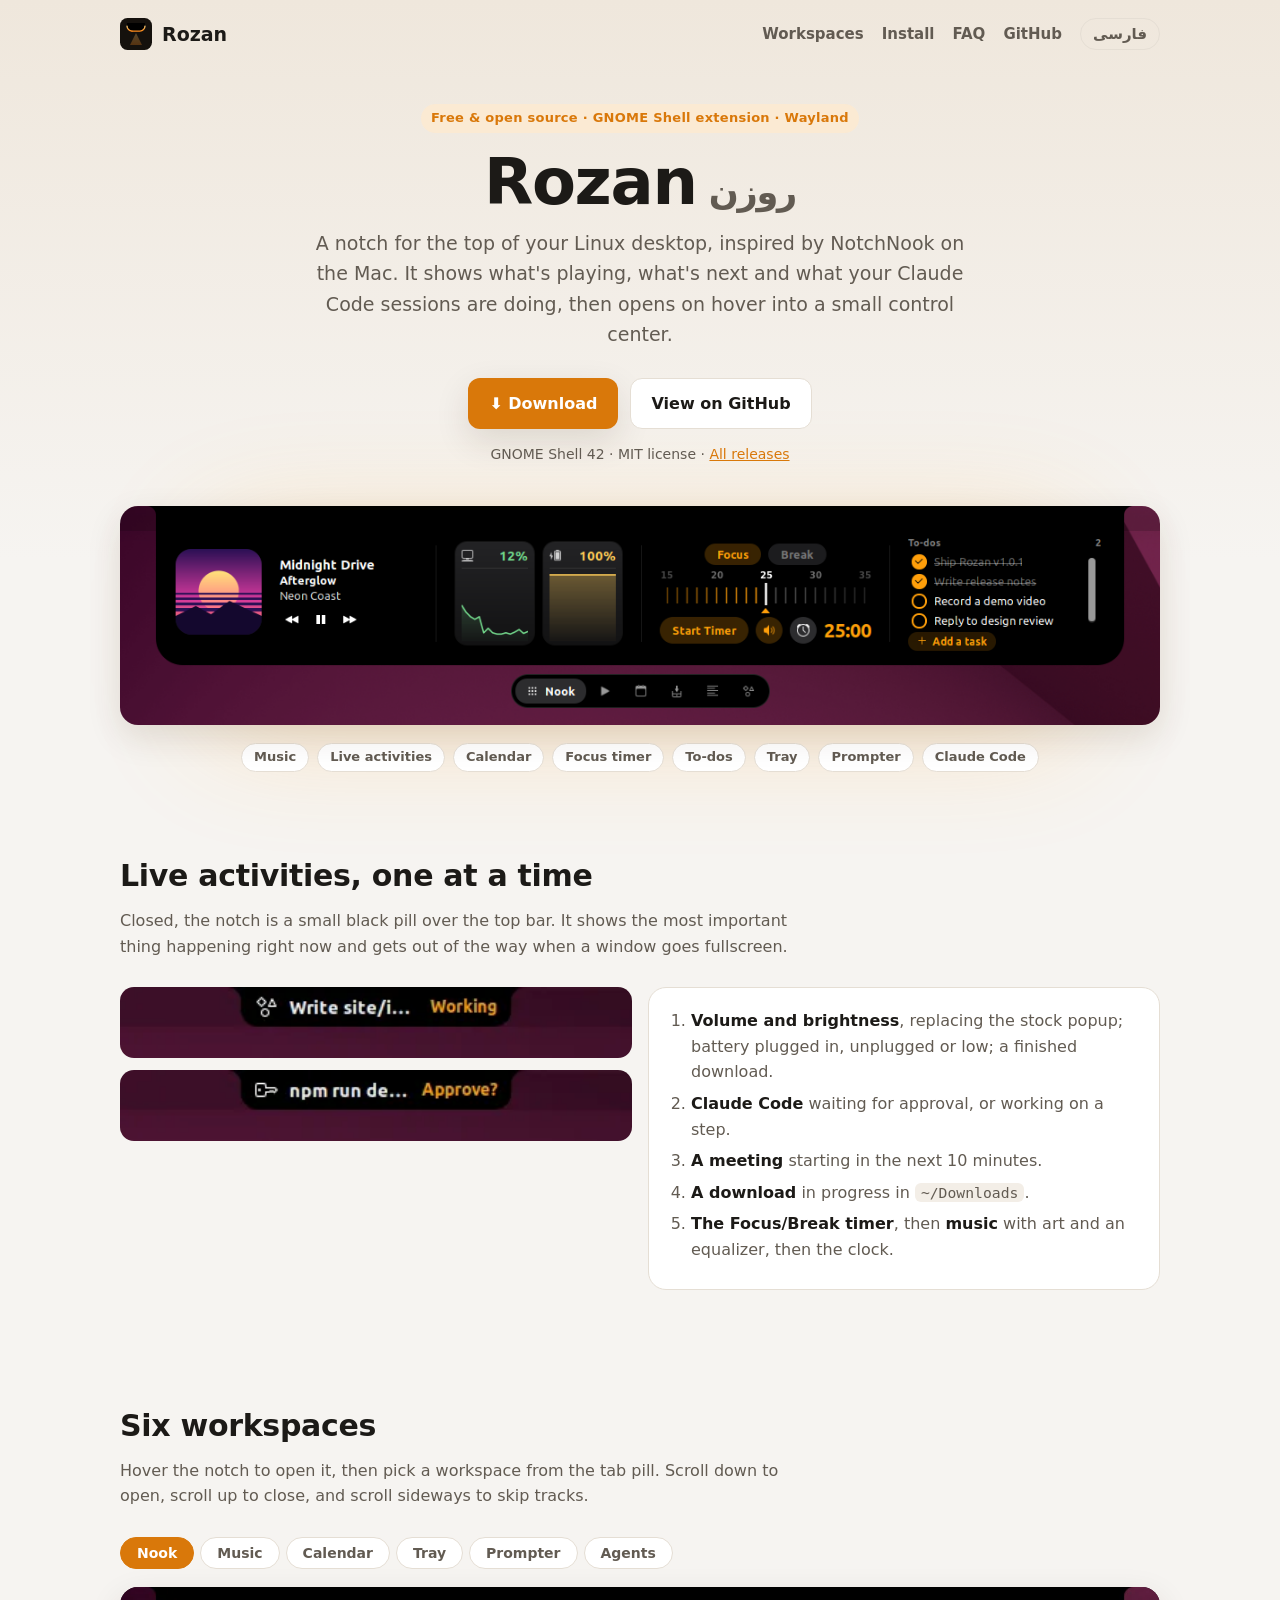
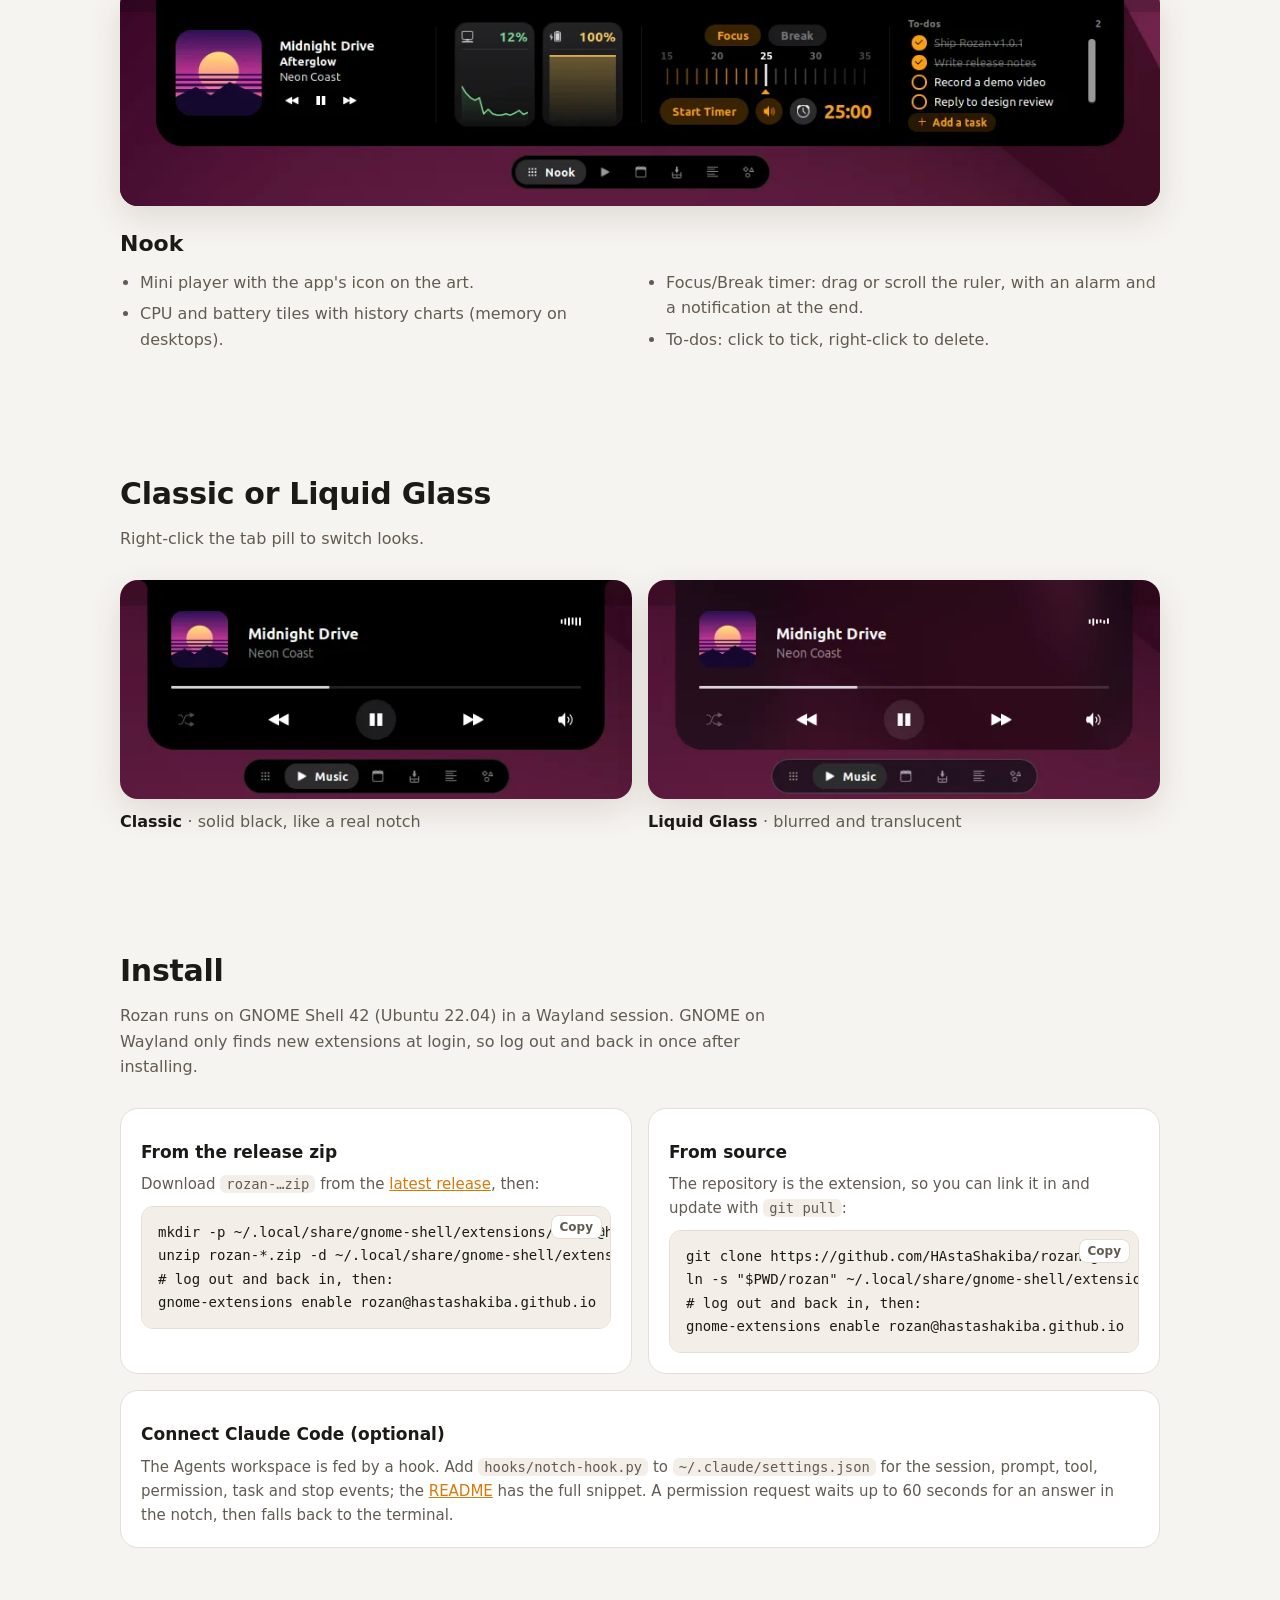
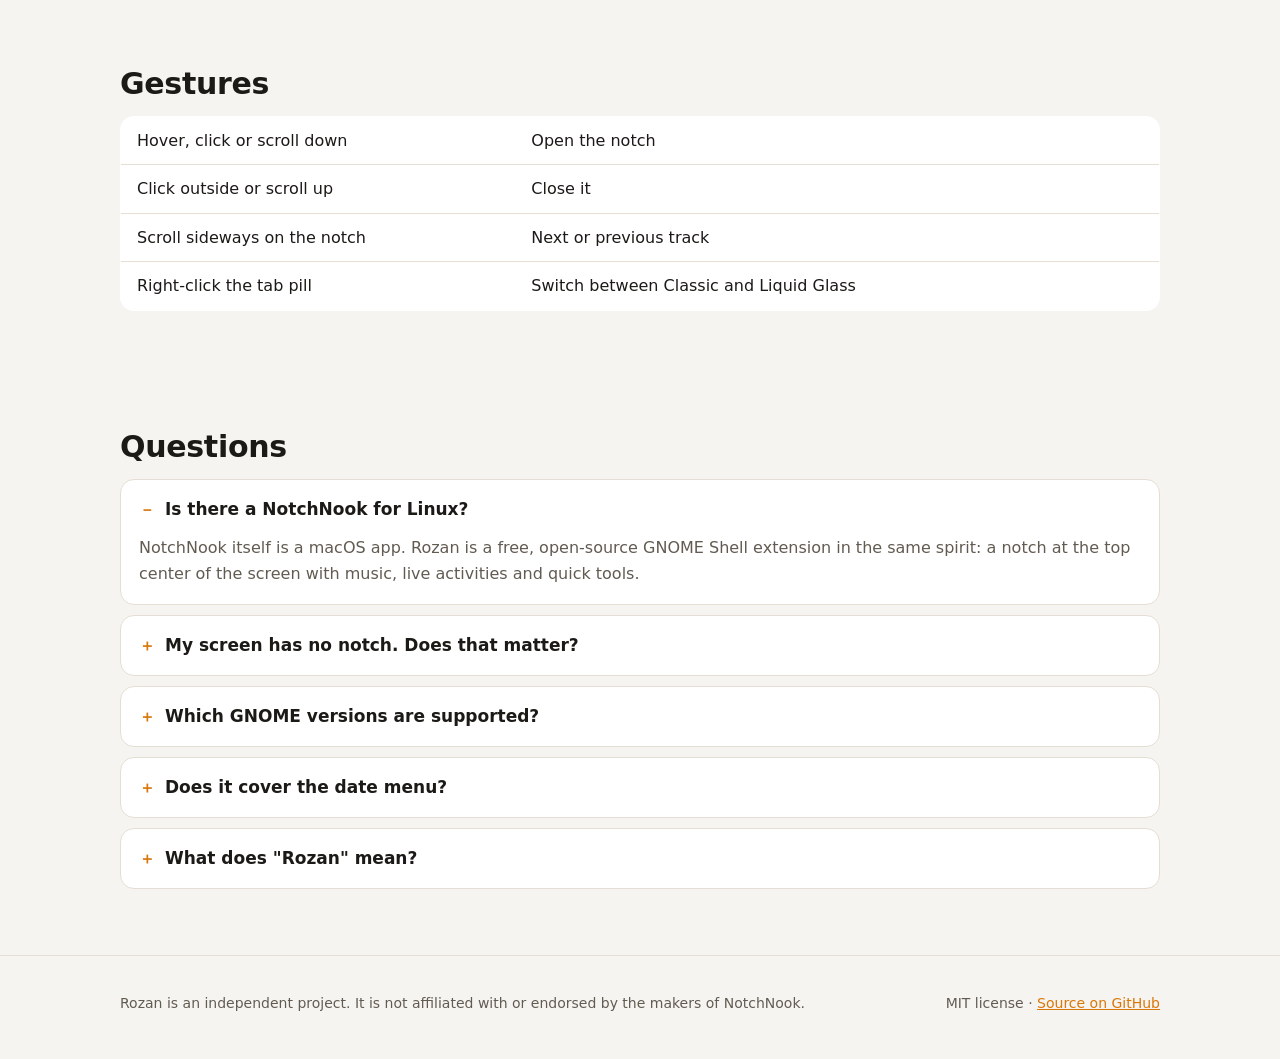
==== site/index.html @ 6f1ebddb "Rename to rozan, move extension to repo root, add website - Extension files now live at the reposito" ====
<!doctype html>
<html lang="en">
<head>
  <meta charset="utf-8">
  <meta name="viewport" content="width=device-width, initial-scale=1">
  <title>Rozan — a free NotchNook-style notch for GNOME on Linux</title>
  <meta name="description" content="Rozan is a free, open-source notch for GNOME Shell on Linux: music controls, live activities, calendar, timer, to-dos, a file tray, a teleprompter and Claude Code approvals at the top of your screen.">
  <meta name="keywords" content="NotchNook for Linux, NotchNook alternative, dynamic island Linux, GNOME notch, GNOME Shell extension, MPRIS music widget, Claude Code notch">
  <meta name="robots" content="index, follow">
  <link rel="canonical" href="https://hastashakiba.github.io/rozan/">
  <link rel="alternate" hreflang="en" href="https://hastashakiba.github.io/rozan/">
  <link rel="alternate" hreflang="fa" href="https://hastashakiba.github.io/rozan/fa/">
  <link rel="alternate" hreflang="x-default" href="https://hastashakiba.github.io/rozan/">
  <meta name="theme-color" content="#15110d">
  <meta property="og:type" content="website">
  <meta property="og:site_name" content="Rozan">
  <meta property="og:locale" content="en_US">
  <meta property="og:locale:alternate" content="fa_IR">
  <meta property="og:url" content="https://hastashakiba.github.io/rozan/">
  <meta property="og:title" content="Rozan — a free NotchNook-style notch for GNOME on Linux">
  <meta property="og:description" content="Music, live activities, calendar, timer, to-dos, tray, teleprompter and Claude Code approvals in a notch at the top of your GNOME desktop.">
  <meta property="og:image" content="https://hastashakiba.github.io/rozan/screenshot.png">
  <meta property="og:image:alt" content="Rozan's open notch showing a music player, CPU and battery charts, a focus timer and to-dos">
  <meta name="twitter:card" content="summary_large_image">
  <meta name="twitter:image" content="https://hastashakiba.github.io/rozan/screenshot.png">
  <link rel="sitemap" type="application/xml" href="sitemap.xml">
  <script type="application/ld+json">{"@context": "https://schema.org", "@type": "SoftwareApplication", "name": "Rozan", "alternateName": "روزن", "description": "Free, open-source notch for GNOME Shell on Linux with music controls, live activities, calendar, timer, to-dos, a file tray, a teleprompter and Claude Code approvals.", "applicationCategory": "UtilitiesApplication", "operatingSystem": "Linux (GNOME Shell 42)", "license": "https://opensource.org/licenses/MIT", "isAccessibleForFree": true, "offers": {"@type": "Offer", "price": "0", "priceCurrency": "USD"}, "downloadUrl": "https://github.com/HAstaShakiba/rozan/releases/latest", "url": "https://hastashakiba.github.io/rozan/", "image": "https://hastashakiba.github.io/rozan/screenshot.png", "codeRepository": "https://github.com/HAstaShakiba/rozan", "author": {"@type": "Person", "name": "HAstaShakiba", "url": "https://github.com/HAstaShakiba"}}</script>
  <link rel="icon" href="icon.svg" type="image/svg+xml">
  <link rel="stylesheet" href="style.css">
</head>
<body>
  <div class="wrap">
    <nav>
      <a class="brand" href="./"><img src="icon.svg" alt="">Rozan</a>
      <div class="nav-links">
        <a class="hide-sm" href="#workspaces">Workspaces</a>
        <a class="hide-sm" href="#install">Install</a>
        <a class="hide-sm" href="#faq">FAQ</a>
        <a href="https://github.com/HAstaShakiba/rozan">GitHub</a>
        <a class="lang-switch" href="fa/" hreflang="fa" lang="fa">فارسی</a>
      </div>
    </nav>

    <header class="hero">
      <span class="eyebrow">Free &amp; open source · GNOME Shell extension · Wayland</span>
      <h1>Rozan<span class="fa" lang="fa">روزن</span></h1>
      <p class="lead">A notch for the top of your Linux desktop, inspired by NotchNook on the Mac. It shows what's
        playing, what's next and what your Claude Code sessions are doing, then opens on hover into a small
        control center.</p>
      <div class="actions">
        <a class="btn btn-primary" id="download" href="https://github.com/HAstaShakiba/rozan/releases/latest">⬇ Download</a>
        <a class="btn btn-ghost" href="https://github.com/HAstaShakiba/rozan">View on GitHub</a>
      </div>
      <p class="meta"><span id="release-meta">GNOME Shell 42 · MIT license</span>
        · <a href="https://github.com/HAstaShakiba/rozan/releases">All releases</a></p>
      <div class="stage">
        <img src="screenshot.png" width="1160" height="245" fetchpriority="high"
             alt="Rozan open on the Nook page: album art and controls, CPU and battery charts, a Focus timer and a to-do list">
      </div>
      <div class="pills">
        <span class="pill">Music</span><span class="pill">Live activities</span><span class="pill">Calendar</span>
        <span class="pill">Focus timer</span><span class="pill">To-dos</span><span class="pill">Tray</span>
        <span class="pill">Prompter</span><span class="pill">Claude Code</span>
      </div>
    </header>
  </div>

  <section id="activities">
    <div class="wrap">
      <h2>Live activities, one at a time</h2>
      <p class="section-lead">Closed, the notch is a small black pill over the top bar. It shows the most important
        thing happening right now and gets out of the way when a window goes fullscreen.</p>
      <div class="activities">
        <div>
          <div class="chip-shot"><img src="img/collapsed-agent.webp" width="360" height="50" loading="lazy"
               alt="Collapsed notch showing a Claude Code step with the word Working"></div>
          <div class="chip-shot" style="margin-top:12px"><img src="img/collapsed-perm.webp" width="360" height="50" loading="lazy"
               alt="Collapsed notch asking to approve the command npm run deploy"></div>
        </div>
        <div class="card">
          <ol class="prio">
            <li><strong>Volume and brightness</strong>, replacing the stock popup; battery plugged in, unplugged or low; a finished download.</li>
            <li><strong>Claude Code</strong> waiting for approval, or working on a step.</li>
            <li><strong>A meeting</strong> starting in the next 10 minutes.</li>
            <li><strong>A download</strong> in progress in <code>~/Downloads</code>.</li>
            <li><strong>The Focus/Break timer</strong>, then <strong>music</strong> with art and an equalizer, then the clock.</li>
          </ol>
        </div>
      </div>
    </div>
  </section>

  <section id="workspaces">
    <div class="wrap">
      <h2>Six workspaces</h2>
      <p class="section-lead">Hover the notch to open it, then pick a workspace from the tab pill. Scroll down to open,
        scroll up to close, and scroll sideways to skip tracks.</p>
      <div class="tabs" role="tablist">
        <button class="tab" role="tab" aria-selected="true" aria-controls="p-nook" id="t-nook">Nook</button>
        <button class="tab" role="tab" aria-selected="false" aria-controls="p-music" id="t-music">Music</button>
        <button class="tab" role="tab" aria-selected="false" aria-controls="p-calendar" id="t-calendar">Calendar</button>
        <button class="tab" role="tab" aria-selected="false" aria-controls="p-tray" id="t-tray">Tray</button>
        <button class="tab" role="tab" aria-selected="false" aria-controls="p-prompter" id="t-prompter">Prompter</button>
        <button class="tab" role="tab" aria-selected="false" aria-controls="p-agents" id="t-agents">Agents</button>
      </div>

      <div class="panel wide" role="tabpanel" id="p-nook" aria-labelledby="t-nook">
        <div class="shot"><img src="img/nook.webp" width="1160" height="245" loading="lazy" alt="Nook page"></div>
        <div><h3>Nook</h3><ul>
          <li>Mini player with the app's icon on the art.</li>
          <li>CPU and battery tiles with history charts (memory on desktops).</li>
          <li>Focus/Break timer: drag or scroll the ruler, with an alarm and a notification at the end.</li>
          <li>To-dos: click to tick, right-click to delete.</li></ul></div>
      </div>
      <div class="panel" role="tabpanel" id="p-music" aria-labelledby="t-music" hidden>
        <div class="shot"><img src="img/music.webp" width="560" height="240" loading="lazy" alt="Music page"></div>
        <div><h3>Music</h3><ul>
          <li>Works with any MPRIS player: Spotify, Firefox, Chromium, VLC and more.</li>
          <li>Art, title and artist, with a progress bar you can drag to seek.</li>
          <li>Previous, play/pause and next, plus sideways scroll to skip.</li></ul></div>
      </div>
      <div class="panel" role="tabpanel" id="p-calendar" aria-labelledby="t-calendar" hidden>
        <div class="shot"><img src="img/calendar.webp" width="760" height="330" loading="lazy" alt="Calendar page"></div>
        <div><h3>Calendar</h3><ul>
          <li>Today's remaining events and tomorrow's, from GNOME's calendar server.</li>
          <li>Includes GNOME Online Accounts and Evolution calendars.</li>
          <li>An event in progress is marked <em>Now</em>.</li></ul></div>
      </div>
      <div class="panel" role="tabpanel" id="p-tray" aria-labelledby="t-tray" hidden>
        <div class="shot"><img src="img/tray.webp" width="620" height="205" loading="lazy" alt="Tray page"></div>
        <div><h3>Tray</h3><ul>
          <li>A shelf for files you're about to use.</li>
          <li>Copy files in Files and press <em>Paste</em> (GNOME 42 can't accept drops from Wayland apps).</li>
          <li>Open, copy, show in Files or remove each one.</li></ul></div>
      </div>
      <div class="panel" role="tabpanel" id="p-prompter" aria-labelledby="t-prompter" hidden>
        <div class="shot"><img src="img/prompter.webp" width="720" height="315" loading="lazy" alt="Prompter page"></div>
        <div><h3>Prompter</h3><ul>
          <li>A teleprompter right under your webcam.</li>
          <li>Plain <code>.txt</code> scripts, a 3-second countdown, and speed and text size controls.</li>
          <li>Lock it open while you record.</li></ul></div>
      </div>
      <div class="panel" role="tabpanel" id="p-agents" aria-labelledby="t-agents" hidden>
        <div class="shot"><img src="img/agents-perm.webp" width="690" height="330" loading="lazy" alt="Agents page with a permission request"></div>
        <div><h3>Agents</h3><ul>
          <li>Follow every Claude Code session: its prompt, task list and the command running now.</li>
          <li>Allow or deny permission requests from the notch, or jump to the terminal.</li>
          <li>One chip per session; closed terminals drop off on their own.</li></ul></div>
      </div>
    </div>
  </section>

  <section id="looks">
    <div class="wrap">
      <h2>Classic or Liquid Glass</h2>
      <p class="section-lead">Right-click the tab pill to switch looks.</p>
      <div class="compare">
        <figure class="shot"><img src="img/music.webp" width="560" height="240" loading="lazy" alt="Classic black notch on the Music page">
          <figcaption>Classic <span>· solid black, like a real notch</span></figcaption></figure>
        <figure class="shot"><img src="img/glass-music.webp" width="560" height="240" loading="lazy" alt="Translucent blurred notch on the Music page">
          <figcaption>Liquid Glass <span>· blurred and translucent</span></figcaption></figure>
      </div>
    </div>
  </section>

  <section id="install">
    <div class="wrap">
      <h2>Install</h2>
      <p class="section-lead">Rozan runs on GNOME Shell 42 (Ubuntu 22.04) in a Wayland session. GNOME on Wayland only
        finds new extensions at login, so log out and back in once after installing.</p>
      <div class="steps">
        <div class="card">
          <h3>From the release zip</h3>
          <p>Download <code>rozan-…zip</code> from the <a href="https://github.com/HAstaShakiba/rozan/releases/latest">latest release</a>, then:</p>
          <pre><code>mkdir -p ~/.local/share/gnome-shell/extensions/rozan@hastashakiba.github.io
unzip rozan-*.zip -d ~/.local/share/gnome-shell/extensions/rozan@hastashakiba.github.io
# log out and back in, then:
gnome-extensions enable rozan@hastashakiba.github.io</code></pre>
        </div>
        <div class="card">
          <h3>From source</h3>
          <p>The repository is the extension, so you can link it in and update with <code>git pull</code>:</p>
          <pre><code>git clone https://github.com/HAstaShakiba/rozan.git
ln -s "$PWD/rozan" ~/.local/share/gnome-shell/extensions/rozan@hastashakiba.github.io
# log out and back in, then:
gnome-extensions enable rozan@hastashakiba.github.io</code></pre>
        </div>
      </div>
      <div class="card" style="margin-top:16px">
        <h3>Connect Claude Code (optional)</h3>
        <p>The Agents workspace is fed by a hook. Add <code>hooks/notch-hook.py</code> to <code>~/.claude/settings.json</code>
          for the session, prompt, tool, permission, task and stop events; the
          <a href="https://github.com/HAstaShakiba/rozan#claude-code-hook-for-the-agents-workspace">README</a> has the full
          snippet. A permission request waits up to 60 seconds for an answer in the notch, then falls back to the terminal.</p>
      </div>
    </div>
  </section>

  <section id="gestures">
    <div class="wrap">
      <h2>Gestures</h2>
      <table>
        <tr><td>Hover, click or scroll down</td><td>Open the notch</td></tr>
        <tr><td>Click outside or scroll up</td><td>Close it</td></tr>
        <tr><td>Scroll sideways on the notch</td><td>Next or previous track</td></tr>
        <tr><td>Right-click the tab pill</td><td>Switch between Classic and Liquid Glass</td></tr>
      </table>
    </div>
  </section>

  <section id="faq">
    <div class="wrap">
      <h2>Questions</h2>
      <details class="faq" open>
        <summary><h3>Is there a NotchNook for Linux?</h3></summary>
        <p>NotchNook itself is a macOS app. Rozan is a free, open-source GNOME Shell extension in the same spirit: a notch at the top center of the screen with music, live activities and quick tools.</p>
      </details>
      <details class="faq">
        <summary><h3>My screen has no notch. Does that matter?</h3></summary>
        <p>No. Rozan draws its own notch over the middle of the top bar, so it works on any display.</p>
      </details>
      <details class="faq">
        <summary><h3>Which GNOME versions are supported?</h3></summary>
        <p>GNOME Shell 42, as shipped with Ubuntu 22.04, in a Wayland session. Newer GNOME versions use a different extension format and aren't supported yet.</p>
      </details>
      <details class="faq">
        <summary><h3>Does it cover the date menu?</h3></summary>
        <p>Yes. The notch sits over the center of the top bar, including the clock and date menu. The collapsed notch shows the time instead.</p>
      </details>
      <details class="faq">
        <summary><h3>What does "Rozan" mean?</h3></summary>
        <p>Rozan (روزن) is Persian for the small opening high in a wall that lets light in.</p>
      </details>
    </div>
  </section>

  <footer>
    <div class="wrap">
      <span>Rozan is an independent project. It is not affiliated with or endorsed by the makers of NotchNook.</span>
      <span>MIT license · <a href="https://github.com/HAstaShakiba/rozan">Source on GitHub</a></span>
    </div>
  </footer>

  <script src="main.js" defer></script>
</body>
</html>
---- site/style.css ----
:root {
  --bg: #f6f4f1;
  --bg-grad: #efe7dc;
  --surface: #ffffff;
  --text: #1c1a17;
  --muted: #625b52;
  --accent: #d9780a;
  --accent-ink: #ffffff;
  --accent-soft: #fbead3;
  --glow: #ff9f1a;
  --border: #e5ded4;
  --code-bg: #f3eee7;
  --shot-bg: #2a1424;
  --shadow: 0 12px 34px rgba(60, 35, 10, 0.12);
}
@media (prefers-color-scheme: dark) {
  :root:not([data-theme="light"]) {
    --bg: #0e0d0c;
    --bg-grad: #1d1510;
    --surface: #171513;
    --text: #efebe6;
    --muted: #a39b91;
    --accent: #ffa733;
    --accent-ink: #1a1206;
    --accent-soft: #33240f;
    --border: #2a2622;
    --code-bg: #12100e;
    --shot-bg: #2a1424;
    --shadow: 0 12px 34px rgba(0, 0, 0, 0.45);
  }
}
:root[data-theme="dark"] {
  --bg: #0e0d0c;
  --bg-grad: #1d1510;
  --surface: #171513;
  --text: #efebe6;
  --muted: #a39b91;
  --accent: #ffa733;
  --accent-ink: #1a1206;
  --accent-soft: #33240f;
  --border: #2a2622;
  --code-bg: #12100e;
  --shot-bg: #2a1424;
  --shadow: 0 12px 34px rgba(0, 0, 0, 0.45);
}

* { box-sizing: border-box; }
html { scroll-behavior: smooth; }
body {
  margin: 0;
  font: 16px/1.6 system-ui, -apple-system, "Segoe UI", Ubuntu, Cantarell, "Noto Sans", sans-serif;
  color: var(--text);
  background: linear-gradient(180deg, var(--bg-grad), var(--bg) 560px) var(--bg);
}
a { color: var(--accent); }
img { max-width: 100%; height: auto; }
.wrap { max-width: 1080px; margin: 0 auto; padding: 0 20px; }

nav { display: flex; align-items: center; justify-content: space-between; padding: 18px 0; }
.brand { display: flex; align-items: center; gap: 10px; font-weight: 800; font-size: 19px;
         color: var(--text); text-decoration: none; }
.brand img { width: 32px; height: 32px; }
.nav-links { display: flex; gap: 18px; align-items: center; }
.nav-links a { color: var(--muted); text-decoration: none; font-weight: 600; font-size: 15px; }
.nav-links a:hover { color: var(--text); }
.lang-switch { border: 1px solid var(--border); border-radius: 999px; padding: 3px 12px; }

.hero { text-align: center; padding: 36px 0 24px; }
.eyebrow { display: inline-block; font-size: 13px; font-weight: 700; letter-spacing: .02em;
           color: var(--accent); background: var(--accent-soft); padding: 4px 10px; border-radius: 999px; }
h1 { font-size: clamp(38px, 7vw, 64px); line-height: 1.05; margin: 16px 0 12px; letter-spacing: -0.02em; }
h1 .fa { font-weight: 700; color: var(--muted); font-size: .55em; margin-inline-start: 12px; }
.lead { font-size: 19px; color: var(--muted); margin: 0 auto 28px; max-width: 36em; }
.actions { display: flex; flex-wrap: wrap; gap: 12px; justify-content: center; }
.btn { display: inline-flex; align-items: center; gap: 8px; padding: 12px 20px; border-radius: 12px;
       font-weight: 700; text-decoration: none; border: 1px solid transparent; }
.btn-primary { background: var(--accent); color: var(--accent-ink); box-shadow: var(--shadow); }
.btn-primary:hover { filter: brightness(1.06); }
.btn-ghost { background: var(--surface); color: var(--text); border-color: var(--border); }
.btn-ghost:hover { border-color: var(--accent); }
.meta { margin-top: 14px; font-size: 14px; color: var(--muted); }

/* Screenshots sit on the GNOME wallpaper they were taken on. */
.stage { position: relative; margin: 40px auto 0; max-width: 1160px; }
.stage::before { content: ""; position: absolute; inset: 10% 8% -6% 8%; background: var(--glow);
                 opacity: .22; filter: blur(60px); border-radius: 40px; z-index: -1; }
.stage img, .shot img { display: block; width: 100%; border-radius: 18px; background: var(--shot-bg);
                        box-shadow: var(--shadow); }
.pills { display: flex; flex-wrap: wrap; gap: 8px; justify-content: center; margin-top: 18px; }
.pill { font-size: 13px; font-weight: 600; color: var(--muted); border: 1px solid var(--border);
        background: var(--surface); padding: 3px 12px; border-radius: 999px; }

section { padding: 56px 0; }
h2 { font-size: 30px; margin: 0 0 8px; letter-spacing: -0.01em; }
.section-lead { color: var(--muted); margin: 0 0 28px; max-width: 42em; }

.grid { display: grid; grid-template-columns: repeat(3, 1fr); gap: 16px; }
.card { background: var(--surface); border: 1px solid var(--border); border-radius: 18px; padding: 20px; }
.card h3 { margin: 10px 0 6px; font-size: 17px; }
.card p { margin: 0; color: var(--muted); font-size: 15px; }
.icon { width: 38px; height: 38px; border-radius: 11px; display: grid; place-items: center;
        background: var(--accent-soft); color: var(--accent); font-size: 19px; }

/* Workspace gallery */
.tabs { display: flex; flex-wrap: wrap; gap: 6px; margin-bottom: 18px; }
.tab { font: 600 14px system-ui, sans-serif; color: var(--muted); background: var(--surface);
       border: 1px solid var(--border); border-radius: 999px; padding: 7px 16px; cursor: pointer; }
.tab:hover { color: var(--text); }
.tab[aria-selected="true"] { background: var(--accent); color: var(--accent-ink); border-color: var(--accent); }
.panel { display: grid; grid-template-columns: 1.35fr 1fr; gap: 28px; align-items: center; }
.panel.wide { grid-template-columns: 1fr; gap: 20px; }
.panel.wide ul { columns: 2; column-gap: 32px; }
.panel[hidden] { display: none; }
.panel .shot { background: var(--shot-bg); border-radius: 18px; display: grid; place-items: center;
               box-shadow: var(--shadow); overflow: hidden; }
.panel .shot img { box-shadow: none; border-radius: 0; }
.panel h3 { margin: 0 0 8px; font-size: 22px; }
.panel ul { margin: 0; padding-inline-start: 20px; color: var(--muted); }
.panel li { margin: 0 0 6px; }

.compare { display: grid; grid-template-columns: 1fr 1fr; gap: 16px; }
.compare figure { margin: 0; }
.compare figcaption { margin-top: 10px; font-weight: 700; }
.compare figcaption span { font-weight: 400; color: var(--muted); }

.activities { display: grid; grid-template-columns: 1fr 1fr; gap: 16px; align-items: start; }
.chip-shot { background: var(--shot-bg); border-radius: 14px; padding: 0; overflow: hidden; }
.chip-shot img { display: block; width: 100%; }
ol.prio { margin: 0; padding-inline-start: 22px; color: var(--muted); }
ol.prio li { margin: 0 0 6px; }
ol.prio strong { color: var(--text); }

.steps { display: grid; grid-template-columns: repeat(2, 1fr); gap: 16px; }
pre { margin: 10px 0 0; background: var(--code-bg); border: 1px solid var(--border); border-radius: 12px;
      padding: 14px 72px 14px 16px; overflow-x: auto; font-size: 14px; position: relative;
      direction: ltr; text-align: left; }
code { font-family: ui-monospace, "Ubuntu Mono", "DejaVu Sans Mono", monospace; }
p code, td code, li code { background: var(--code-bg); padding: 1px 6px; border-radius: 6px; font-size: .92em; }
.copy { position: absolute; top: 8px; right: 8px; border: 1px solid var(--border); background: var(--surface);
        color: var(--muted); border-radius: 8px; font: 600 12px system-ui, sans-serif; padding: 4px 8px; cursor: pointer; }
.copy:hover { color: var(--text); }

table { width: 100%; border-collapse: collapse; background: var(--surface); border: 1px solid var(--border);
        border-radius: 14px; overflow: hidden; }
td { padding: 11px 16px; border-top: 1px solid var(--border); }
tr:first-child td { border-top: none; }
td:first-child { width: 38%; }

details.faq { background: var(--surface); border: 1px solid var(--border); border-radius: 14px;
              padding: 4px 18px; margin: 0 0 10px; }
details.faq summary { cursor: pointer; list-style: none; }
details.faq summary::-webkit-details-marker { display: none; }
details.faq summary h3 { display: inline; font-size: 17px; margin: 0; line-height: 3; }
details.faq summary::before { content: "＋"; color: var(--accent); margin-inline-end: 10px; font-weight: 700; }
details.faq[open] summary::before { content: "－"; }
details.faq p { margin: 0 0 14px; color: var(--muted); }

footer { padding: 36px 0 48px; color: var(--muted); font-size: 14px; border-top: 1px solid var(--border); }
footer .wrap { display: flex; flex-wrap: wrap; justify-content: space-between; gap: 12px; }

@media (max-width: 860px) {
  .grid { grid-template-columns: 1fr 1fr; }
  .panel, .compare, .activities, .steps { grid-template-columns: 1fr; }
  .panel.wide ul { columns: 1; }
}
@media (max-width: 560px) {
  .grid { grid-template-columns: 1fr; }
  .nav-links a.hide-sm { display: none; }
  .lead { font-size: 17px; }
}

/* Persian (RTL) page */
html[lang="fa"] body { font-family: Vazirmatn, Tahoma, system-ui, sans-serif; }
html[lang="fa"] h1, html[lang="fa"] h2 { letter-spacing: 0; }
html[lang="fa"] .lead, html[lang="fa"] .section-lead { line-height: 1.9; }
html[dir="rtl"] code, html[dir="rtl"] kbd { direction: ltr; unicode-bidi: isolate; }
html[dir="rtl"] .copy { right: auto; left: 8px; }
html[dir="rtl"] pre { padding: 14px 16px 14px 72px; }

html, body { overflow-x: clip; }
.grid > *, .steps > *, .panel > *, .compare > *, .activities > * { min-width: 0; }
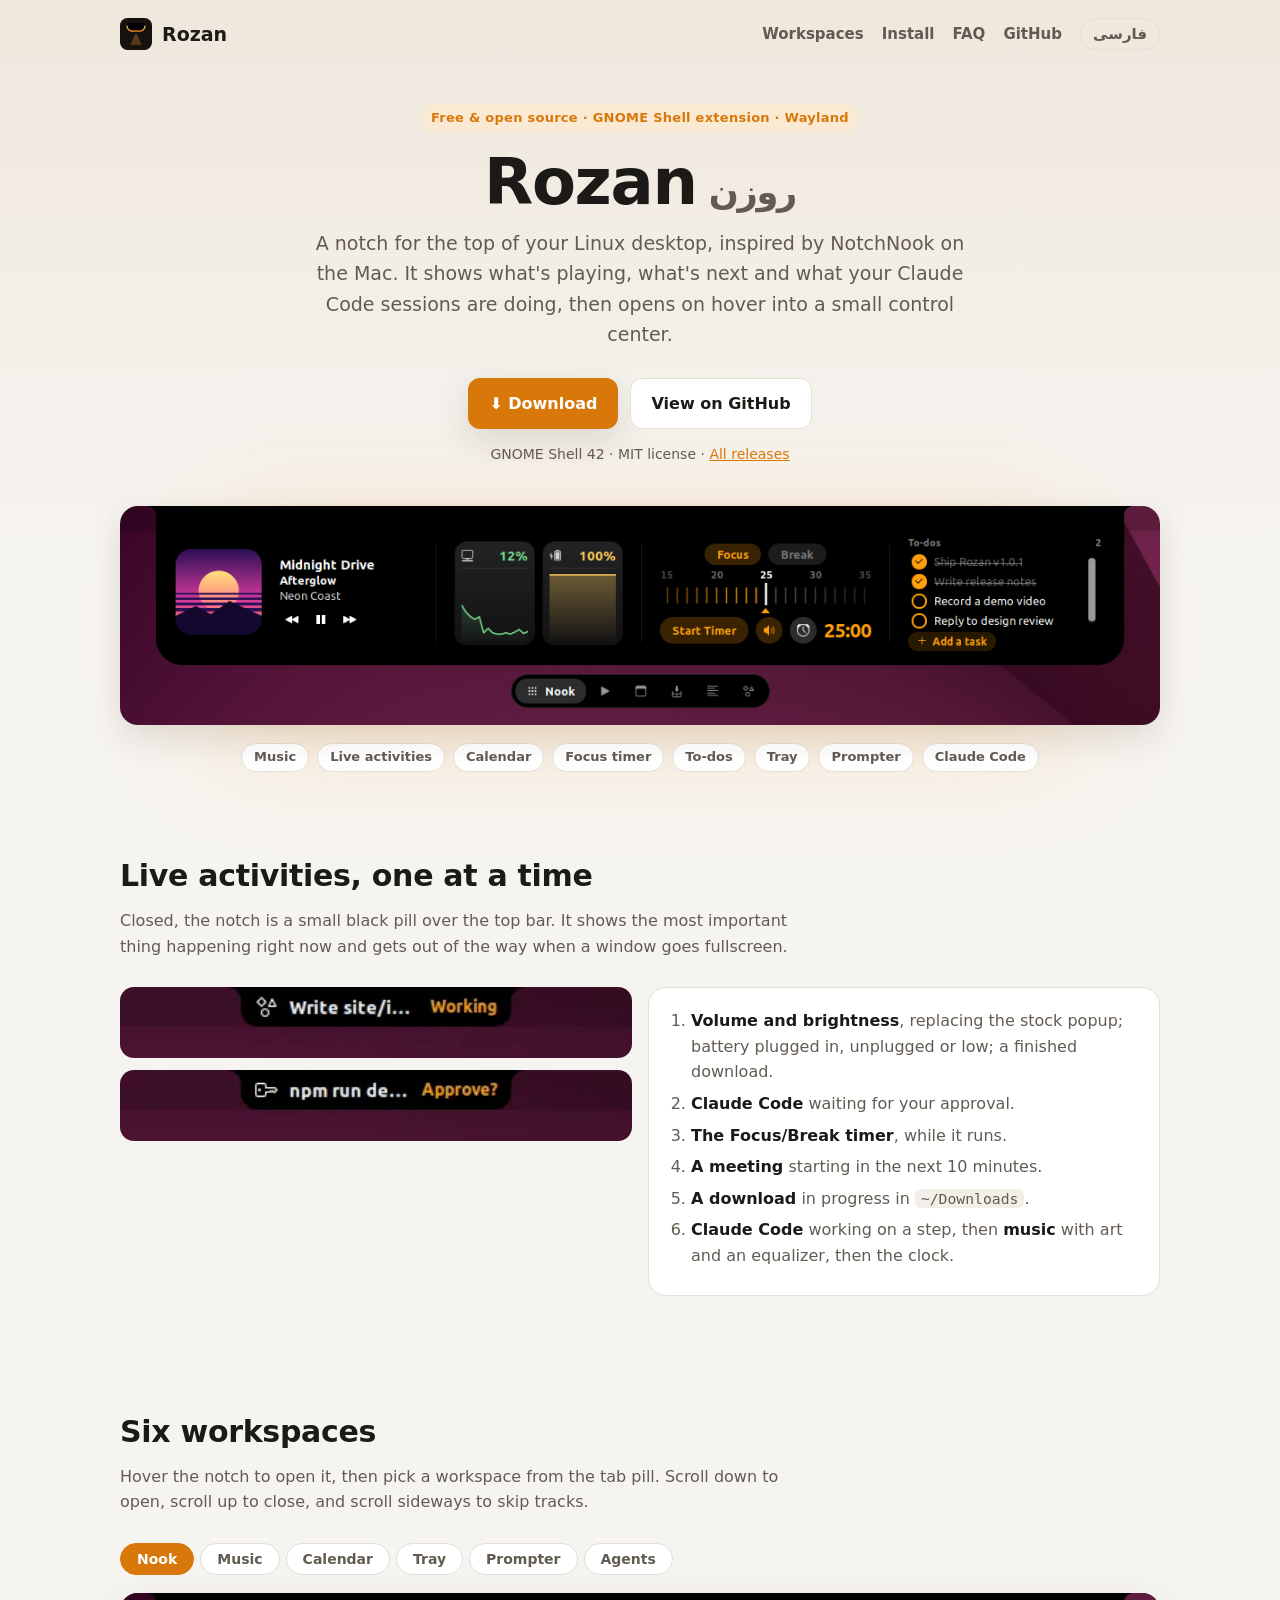
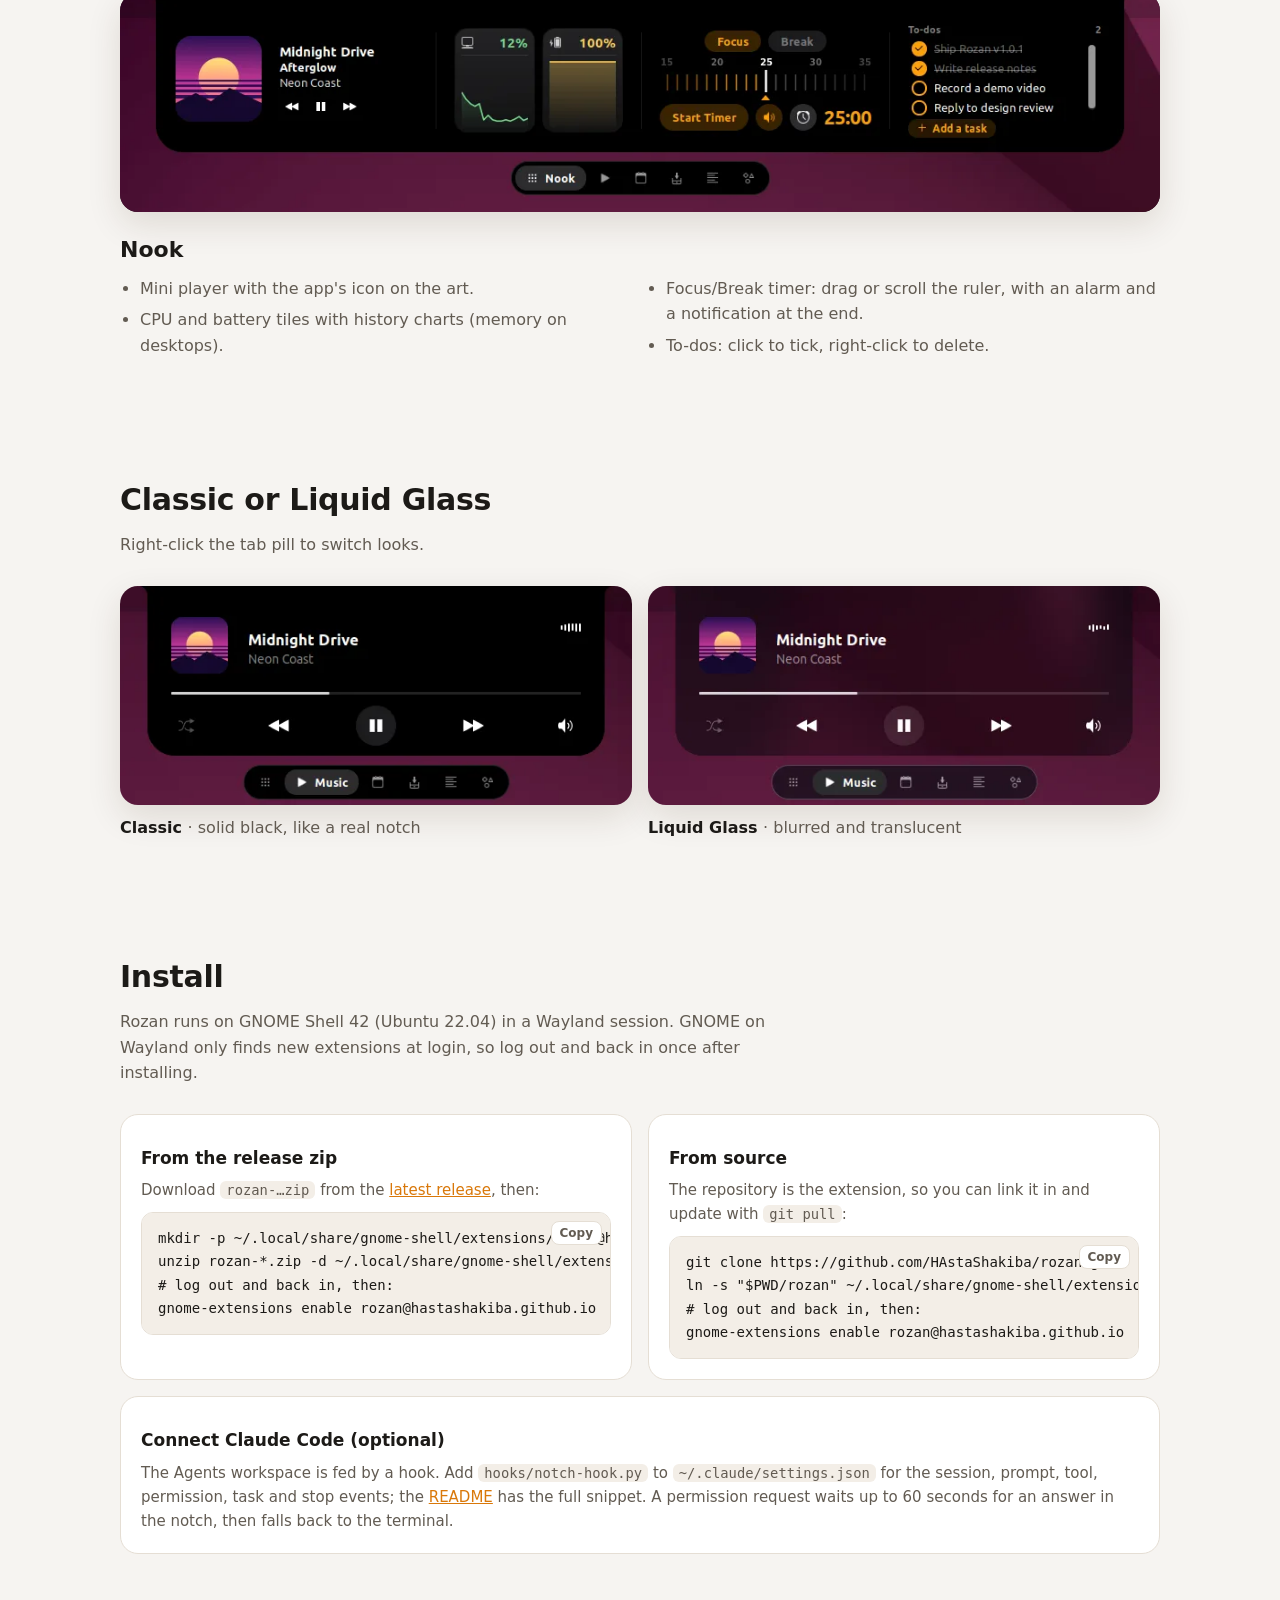
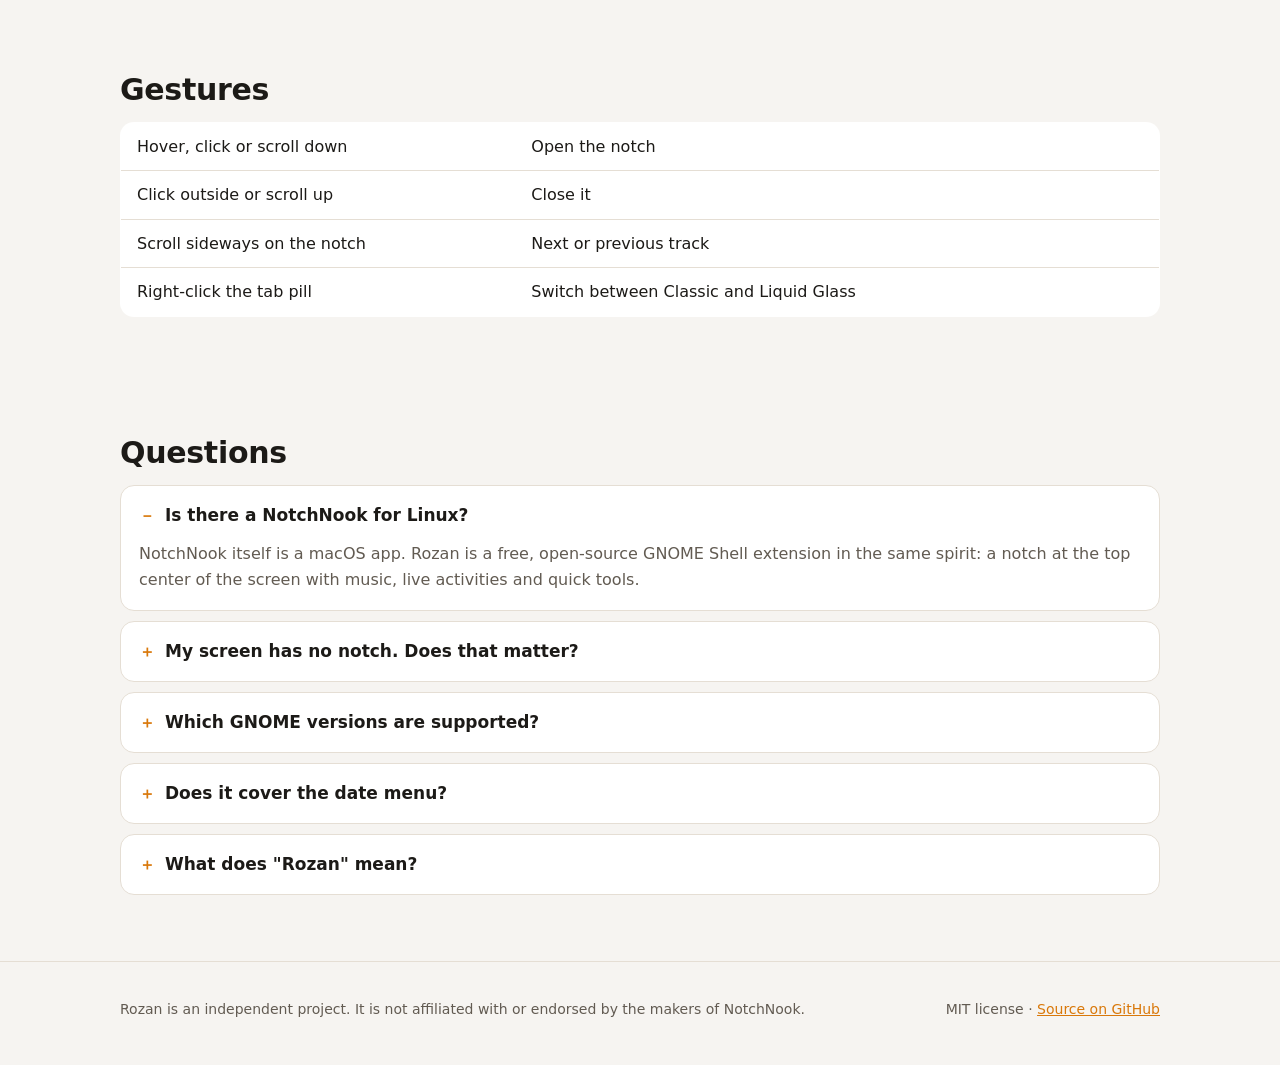
==== commit 1546509d: "Rewrite README and fix live activity order on the website Co-Authored-By: Claude Opus 5.5 <noreply@a" ====
--- a/site/index.html
+++ b/site/index.html
@@ -80,10 +80,11 @@
         <div class="card">
           <ol class="prio">
             <li><strong>Volume and brightness</strong>, replacing the stock popup; battery plugged in, unplugged or low; a finished download.</li>
-            <li><strong>Claude Code</strong> waiting for approval, or working on a step.</li>
+            <li><strong>Claude Code</strong> waiting for your approval.</li>
+            <li><strong>The Focus/Break timer</strong>, while it runs.</li>
             <li><strong>A meeting</strong> starting in the next 10 minutes.</li>
             <li><strong>A download</strong> in progress in <code>~/Downloads</code>.</li>
-            <li><strong>The Focus/Break timer</strong>, then <strong>music</strong> with art and an equalizer, then the clock.</li>
+            <li><strong>Claude Code</strong> working on a step, then <strong>music</strong> with art and an equalizer, then the clock.</li>
           </ol>
         </div>
       </div>
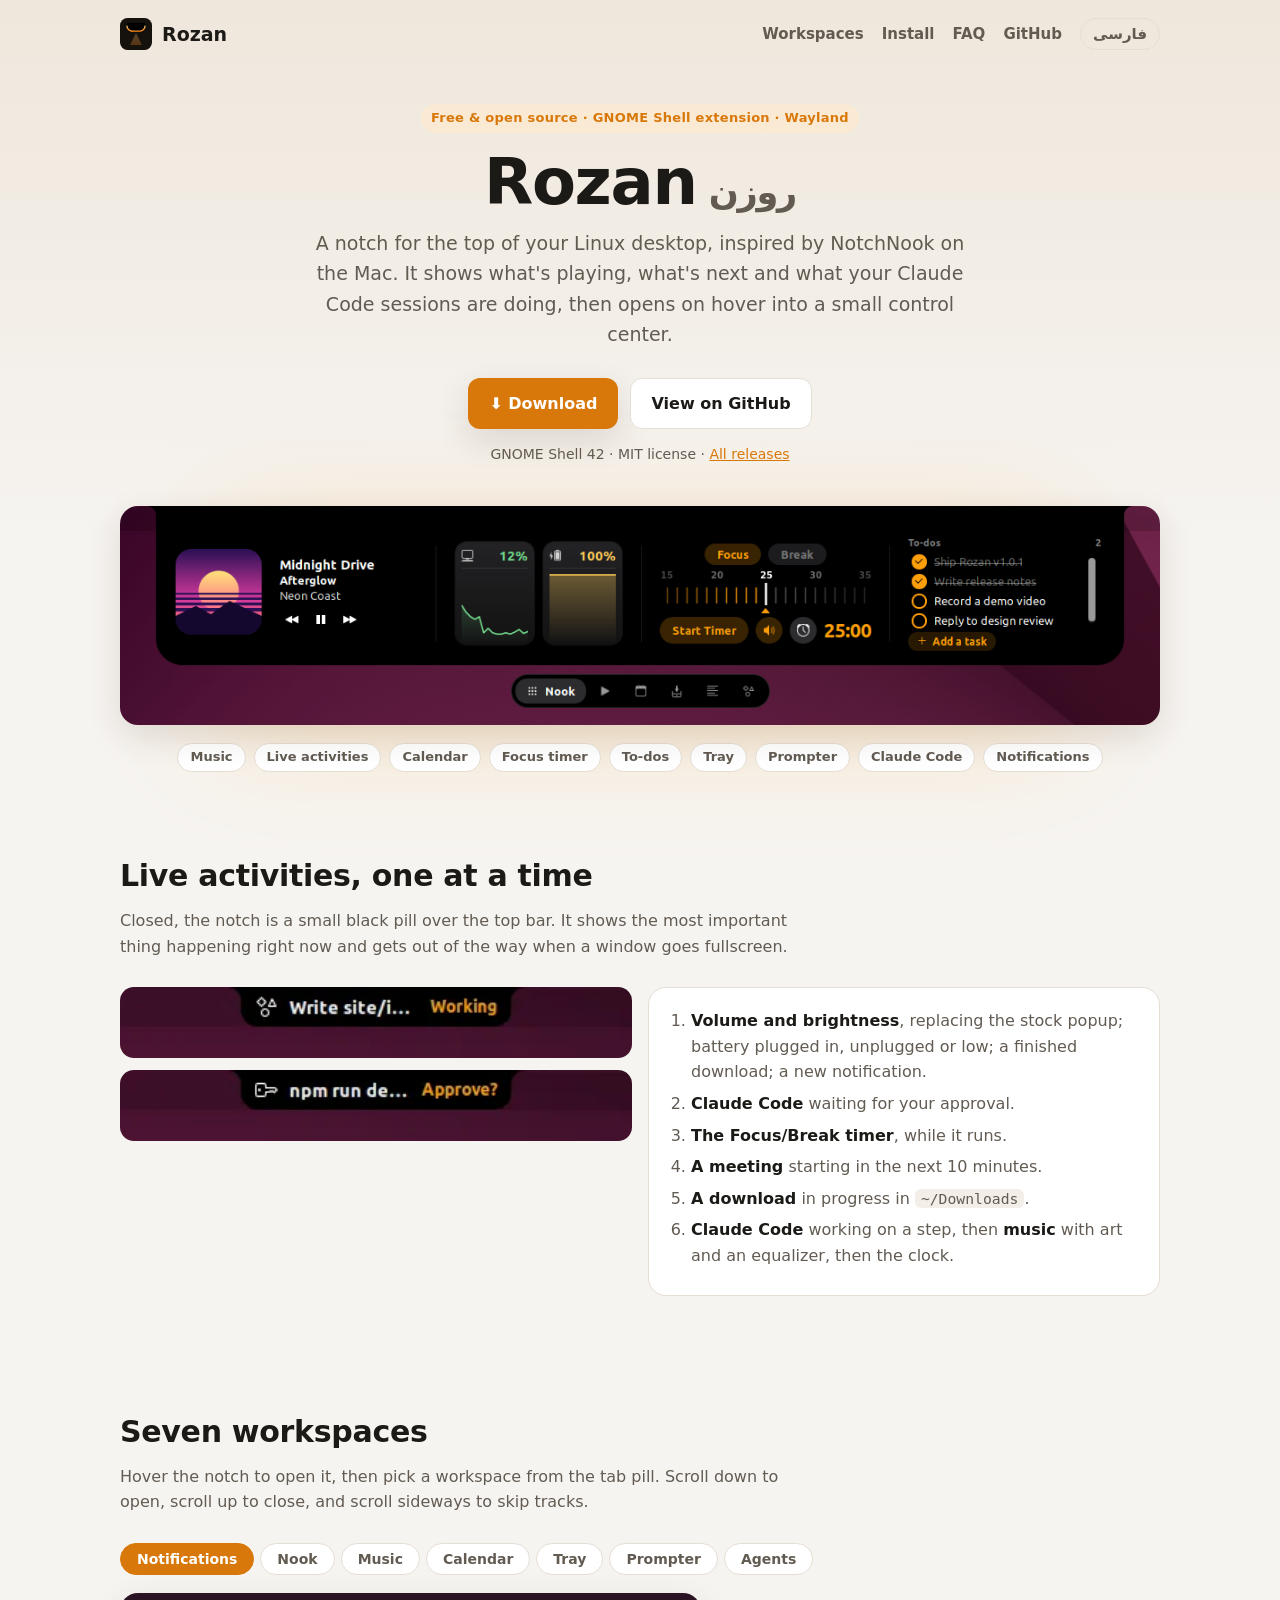
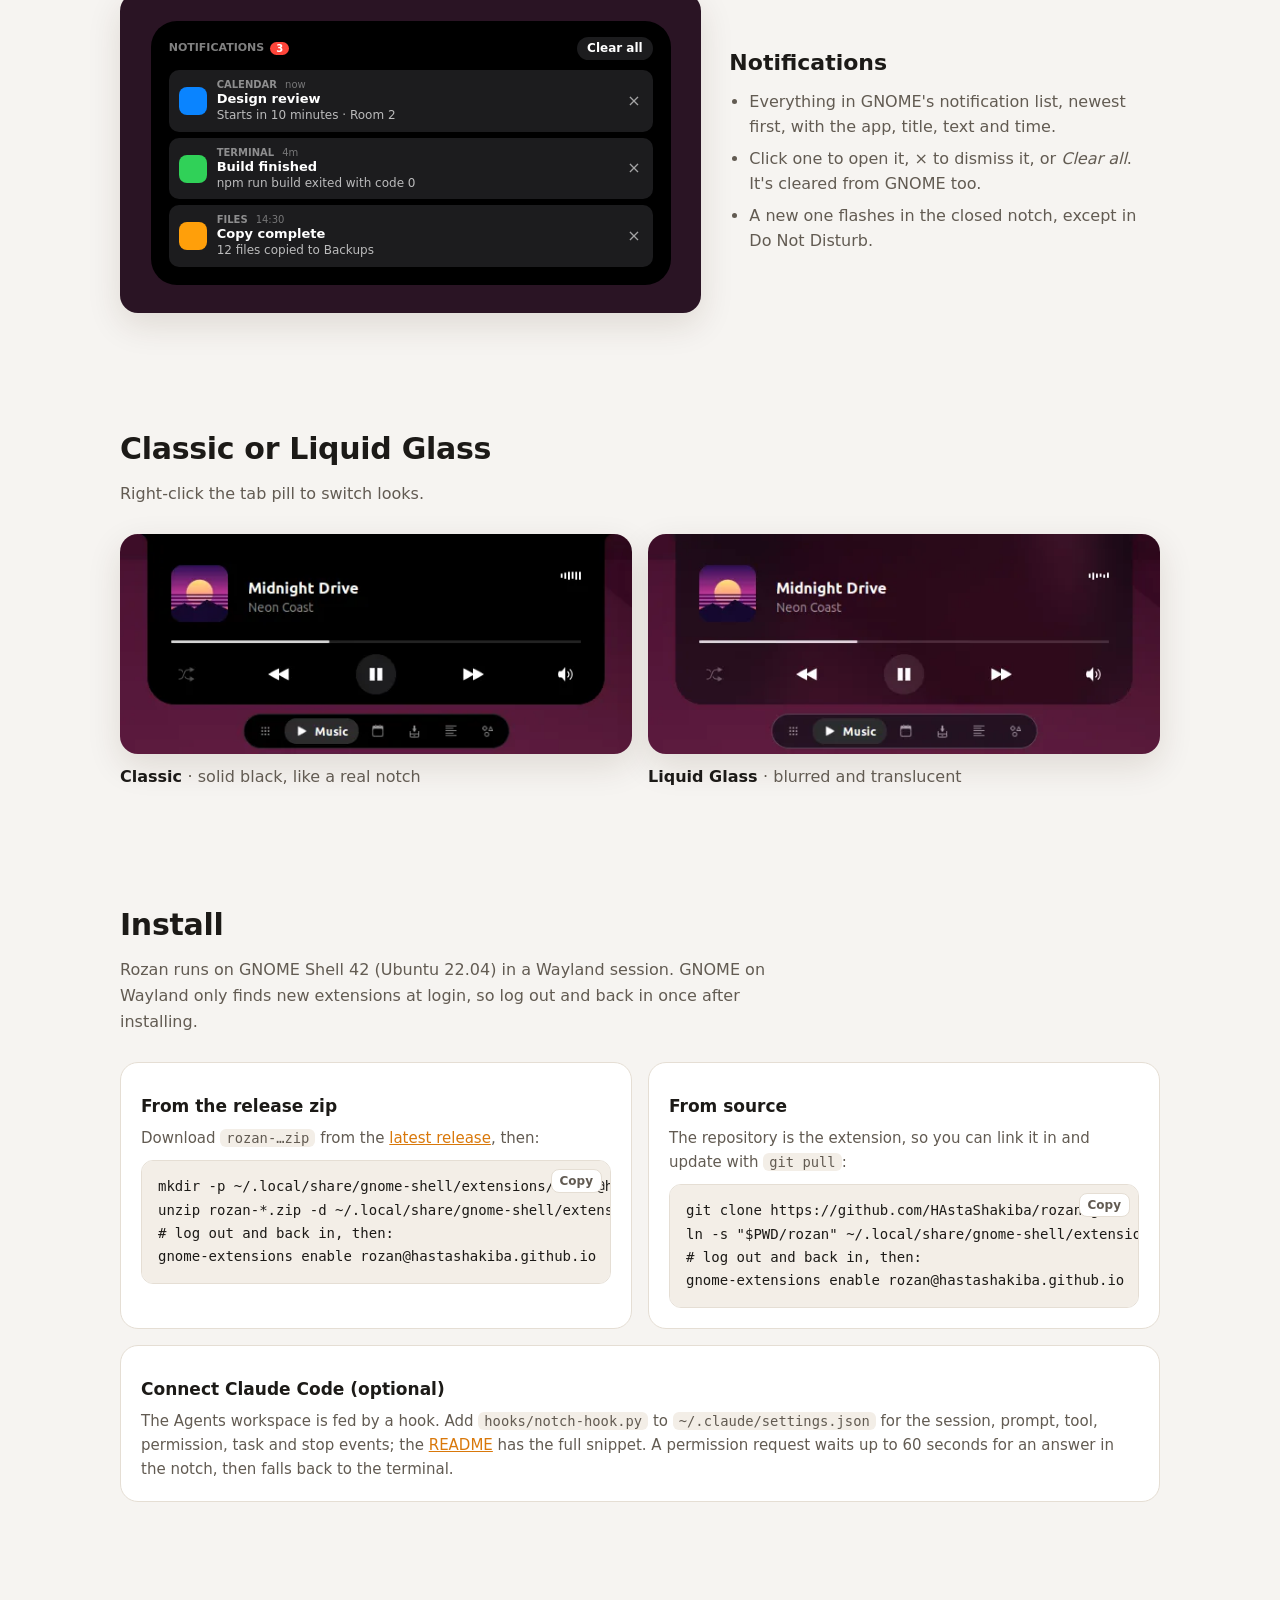
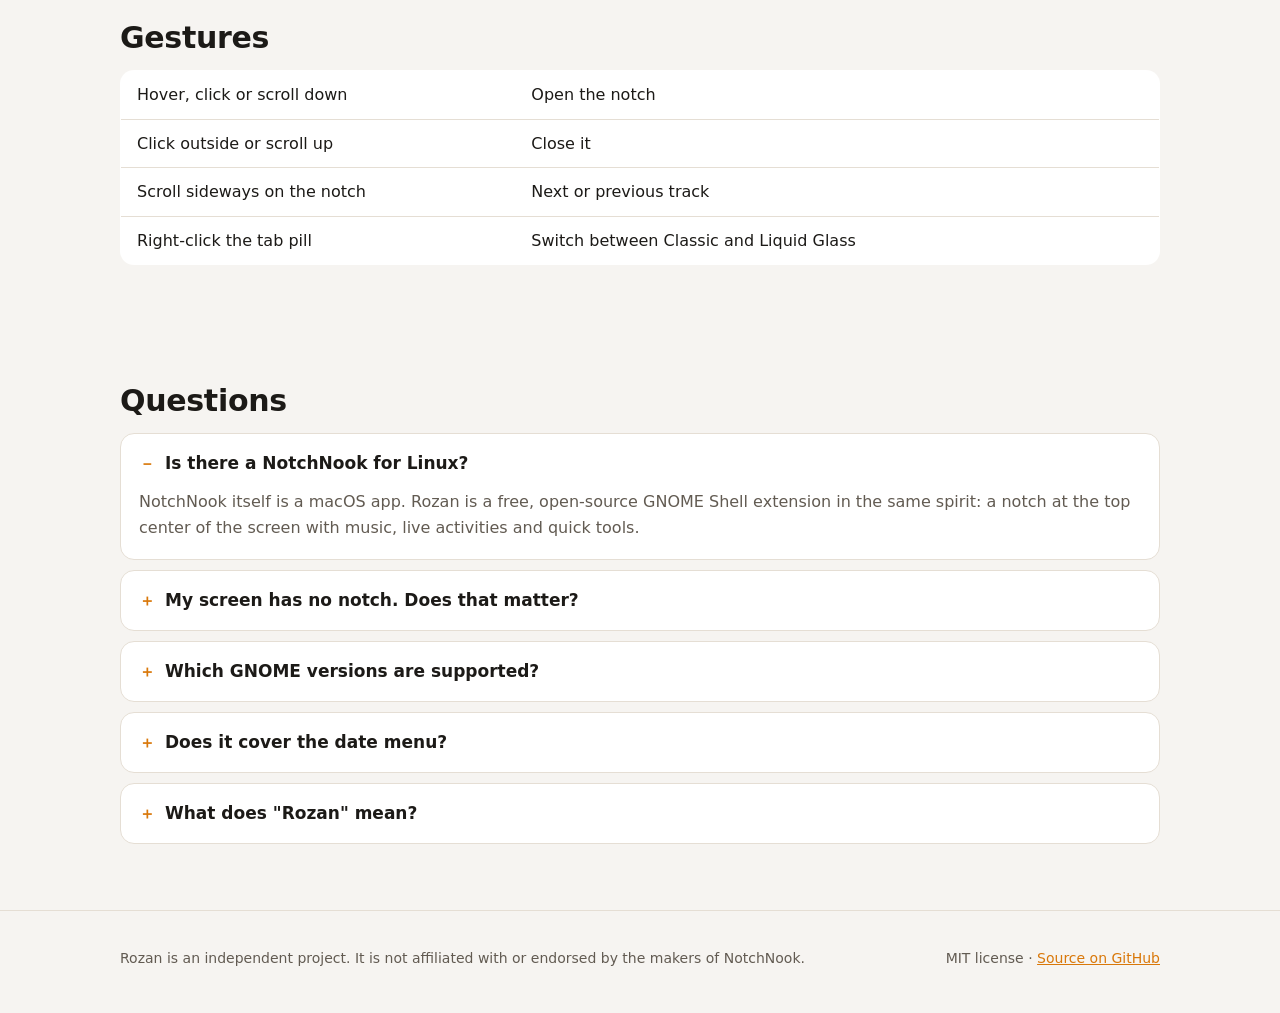
==== commit 27229ec3: "Add a Notifications workspace and live activity Notifications is a new workspace, now the first tab " ====
--- a/site/index.html
+++ b/site/index.html
@@ -4,7 +4,7 @@
   <meta charset="utf-8">
   <meta name="viewport" content="width=device-width, initial-scale=1">
   <title>Rozan — a free NotchNook-style notch for GNOME on Linux</title>
-  <meta name="description" content="Rozan is a free, open-source notch for GNOME Shell on Linux: music controls, live activities, calendar, timer, to-dos, a file tray, a teleprompter and Claude Code approvals at the top of your screen.">
+  <meta name="description" content="Rozan is a free, open-source notch for GNOME Shell on Linux: music controls, live activities, calendar, timer, to-dos, a file tray, a teleprompter, Claude Code approvals and notifications at the top of your screen.">
   <meta name="keywords" content="NotchNook for Linux, NotchNook alternative, dynamic island Linux, GNOME notch, GNOME Shell extension, MPRIS music widget, Claude Code notch">
   <meta name="robots" content="index, follow">
   <link rel="canonical" href="https://hastashakiba.github.io/rozan/">
@@ -18,13 +18,13 @@
   <meta property="og:locale:alternate" content="fa_IR">
   <meta property="og:url" content="https://hastashakiba.github.io/rozan/">
   <meta property="og:title" content="Rozan — a free NotchNook-style notch for GNOME on Linux">
-  <meta property="og:description" content="Music, live activities, calendar, timer, to-dos, tray, teleprompter and Claude Code approvals in a notch at the top of your GNOME desktop.">
+  <meta property="og:description" content="Music, live activities, calendar, timer, to-dos, tray, teleprompter, Claude Code approvals and notifications in a notch at the top of your GNOME desktop.">
   <meta property="og:image" content="https://hastashakiba.github.io/rozan/screenshot.png">
   <meta property="og:image:alt" content="Rozan's open notch showing a music player, CPU and battery charts, a focus timer and to-dos">
   <meta name="twitter:card" content="summary_large_image">
   <meta name="twitter:image" content="https://hastashakiba.github.io/rozan/screenshot.png">
   <link rel="sitemap" type="application/xml" href="sitemap.xml">
-  <script type="application/ld+json">{"@context": "https://schema.org", "@type": "SoftwareApplication", "name": "Rozan", "alternateName": "روزن", "description": "Free, open-source notch for GNOME Shell on Linux with music controls, live activities, calendar, timer, to-dos, a file tray, a teleprompter and Claude Code approvals.", "applicationCategory": "UtilitiesApplication", "operatingSystem": "Linux (GNOME Shell 42)", "license": "https://opensource.org/licenses/MIT", "isAccessibleForFree": true, "offers": {"@type": "Offer", "price": "0", "priceCurrency": "USD"}, "downloadUrl": "https://github.com/HAstaShakiba/rozan/releases/latest", "url": "https://hastashakiba.github.io/rozan/", "image": "https://hastashakiba.github.io/rozan/screenshot.png", "codeRepository": "https://github.com/HAstaShakiba/rozan", "author": {"@type": "Person", "name": "HAstaShakiba", "url": "https://github.com/HAstaShakiba"}}</script>
+  <script type="application/ld+json">{"@context": "https://schema.org", "@type": "SoftwareApplication", "name": "Rozan", "alternateName": "روزن", "description": "Free, open-source notch for GNOME Shell on Linux with music controls, live activities, calendar, timer, to-dos, a file tray, a teleprompter, Claude Code approvals and notifications.", "applicationCategory": "UtilitiesApplication", "operatingSystem": "Linux (GNOME Shell 42)", "license": "https://opensource.org/licenses/MIT", "isAccessibleForFree": true, "offers": {"@type": "Offer", "price": "0", "priceCurrency": "USD"}, "downloadUrl": "https://github.com/HAstaShakiba/rozan/releases/latest", "url": "https://hastashakiba.github.io/rozan/", "image": "https://hastashakiba.github.io/rozan/screenshot.png", "codeRepository": "https://github.com/HAstaShakiba/rozan", "author": {"@type": "Person", "name": "HAstaShakiba", "url": "https://github.com/HAstaShakiba"}}</script>
   <link rel="icon" href="icon.svg" type="image/svg+xml">
   <link rel="stylesheet" href="style.css">
 </head>
@@ -60,7 +60,7 @@
       <div class="pills">
         <span class="pill">Music</span><span class="pill">Live activities</span><span class="pill">Calendar</span>
         <span class="pill">Focus timer</span><span class="pill">To-dos</span><span class="pill">Tray</span>
-        <span class="pill">Prompter</span><span class="pill">Claude Code</span>
+        <span class="pill">Prompter</span><span class="pill">Claude Code</span><span class="pill">Notifications</span>
       </div>
     </header>
   </div>
@@ -79,7 +79,7 @@
         </div>
         <div class="card">
           <ol class="prio">
-            <li><strong>Volume and brightness</strong>, replacing the stock popup; battery plugged in, unplugged or low; a finished download.</li>
+            <li><strong>Volume and brightness</strong>, replacing the stock popup; battery plugged in, unplugged or low; a finished download; a new notification.</li>
             <li><strong>Claude Code</strong> waiting for your approval.</li>
             <li><strong>The Focus/Break timer</strong>, while it runs.</li>
             <li><strong>A meeting</strong> starting in the next 10 minutes.</li>
@@ -93,11 +93,12 @@
 
   <section id="workspaces">
     <div class="wrap">
-      <h2>Six workspaces</h2>
+      <h2>Seven workspaces</h2>
       <p class="section-lead">Hover the notch to open it, then pick a workspace from the tab pill. Scroll down to open,
         scroll up to close, and scroll sideways to skip tracks.</p>
       <div class="tabs" role="tablist">
-        <button class="tab" role="tab" aria-selected="true" aria-controls="p-nook" id="t-nook">Nook</button>
+        <button class="tab" role="tab" aria-selected="true" aria-controls="p-notifications" id="t-notifications">Notifications</button>
+        <button class="tab" role="tab" aria-selected="false" aria-controls="p-nook" id="t-nook">Nook</button>
         <button class="tab" role="tab" aria-selected="false" aria-controls="p-music" id="t-music">Music</button>
         <button class="tab" role="tab" aria-selected="false" aria-controls="p-calendar" id="t-calendar">Calendar</button>
         <button class="tab" role="tab" aria-selected="false" aria-controls="p-tray" id="t-tray">Tray</button>
@@ -105,7 +106,19 @@
         <button class="tab" role="tab" aria-selected="false" aria-controls="p-agents" id="t-agents">Agents</button>
       </div>
 
-      <div class="panel wide" role="tabpanel" id="p-nook" aria-labelledby="t-nook">
+      <div class="panel" role="tabpanel" id="p-notifications" aria-labelledby="t-notifications">
+        <div class="shot"><div class="notif-mock" dir="ltr" role="img" aria-label="Notifications page listing three notifications">
+          <div class="nm-head"><span class="nm-heading">NOTIFICATIONS</span><span class="nm-count">3</span><span class="nm-clear">Clear all</span></div>
+          <div class="nm-card"><span class="nm-icon" style="background:#0a84ff"></span><div class="nm-text"><div class="nm-top"><b>CALENDAR</b><span>now</span></div><div class="nm-title">Design review</div><div class="nm-body">Starts in 10 minutes · Room 2</div></div><span class="nm-x">×</span></div>
+          <div class="nm-card"><span class="nm-icon" style="background:#30d158"></span><div class="nm-text"><div class="nm-top"><b>TERMINAL</b><span>4m</span></div><div class="nm-title">Build finished</div><div class="nm-body">npm run build exited with code 0</div></div><span class="nm-x">×</span></div>
+          <div class="nm-card"><span class="nm-icon" style="background:#ff9f0a"></span><div class="nm-text"><div class="nm-top"><b>FILES</b><span>14:30</span></div><div class="nm-title">Copy complete</div><div class="nm-body">12 files copied to Backups</div></div><span class="nm-x">×</span></div>
+        </div></div>
+        <div><h3>Notifications</h3><ul>
+          <li>Everything in GNOME's notification list, newest first, with the app, title, text and time.</li>
+          <li>Click one to open it, × to dismiss it, or <em>Clear all</em>. It's cleared from GNOME too.</li>
+          <li>A new one flashes in the closed notch, except in Do Not Disturb.</li></ul></div>
+      </div>
+      <div class="panel wide" role="tabpanel" id="p-nook" aria-labelledby="t-nook" hidden>
         <div class="shot"><img src="img/nook.webp" width="1160" height="245" loading="lazy" alt="Nook page"></div>
         <div><h3>Nook</h3><ul>
           <li>Mini player with the app's icon on the art.</li>
--- a/site/style.css
+++ b/site/style.css
@@ -158,6 +158,23 @@
 footer { padding: 36px 0 48px; color: var(--muted); font-size: 14px; border-top: 1px solid var(--border); }
 footer .wrap { display: flex; flex-wrap: wrap; justify-content: space-between; gap: 12px; }
 
+/* Notifications page mockup (drawn in HTML, styled like the notch). */
+.notif-mock { width: 100%; max-width: 520px; margin: 28px; padding: 16px 18px 18px; background: #000;
+              border-radius: 26px; color: #fff; font: 13px/1.3 system-ui, sans-serif; text-align: left; }
+.nm-head { display: flex; align-items: center; gap: 6px; margin-bottom: 10px; }
+.nm-heading { font-size: 11px; font-weight: 700; color: rgba(255,255,255,.5); }
+.nm-count { font-size: 10px; font-weight: 700; background: #ff453a; border-radius: 99px; padding: 0 6px; }
+.nm-clear { margin-left: auto; font-size: 12px; font-weight: 700; background: #1c1c1e; border-radius: 99px; padding: 4px 10px; }
+.nm-card { display: flex; align-items: center; gap: 10px; background: #1c1c1e; border-radius: 10px;
+           padding: 8px 12px 8px 10px; margin-top: 6px; }
+.nm-icon { flex: none; width: 28px; height: 28px; border-radius: 8px; }
+.nm-text { flex: 1; min-width: 0; }
+.nm-top { display: flex; gap: 8px; font-size: 10px; color: rgba(255,255,255,.4); }
+.nm-top b { color: rgba(255,255,255,.5); }
+.nm-title { font-weight: 700; }
+.nm-body { font-size: 12px; color: rgba(255,255,255,.7); white-space: nowrap; overflow: hidden; text-overflow: ellipsis; }
+.nm-x { color: rgba(255,255,255,.6); font-size: 16px; }
+
 @media (max-width: 860px) {
   .grid { grid-template-columns: 1fr 1fr; }
   .panel, .compare, .activities, .steps { grid-template-columns: 1fr; }
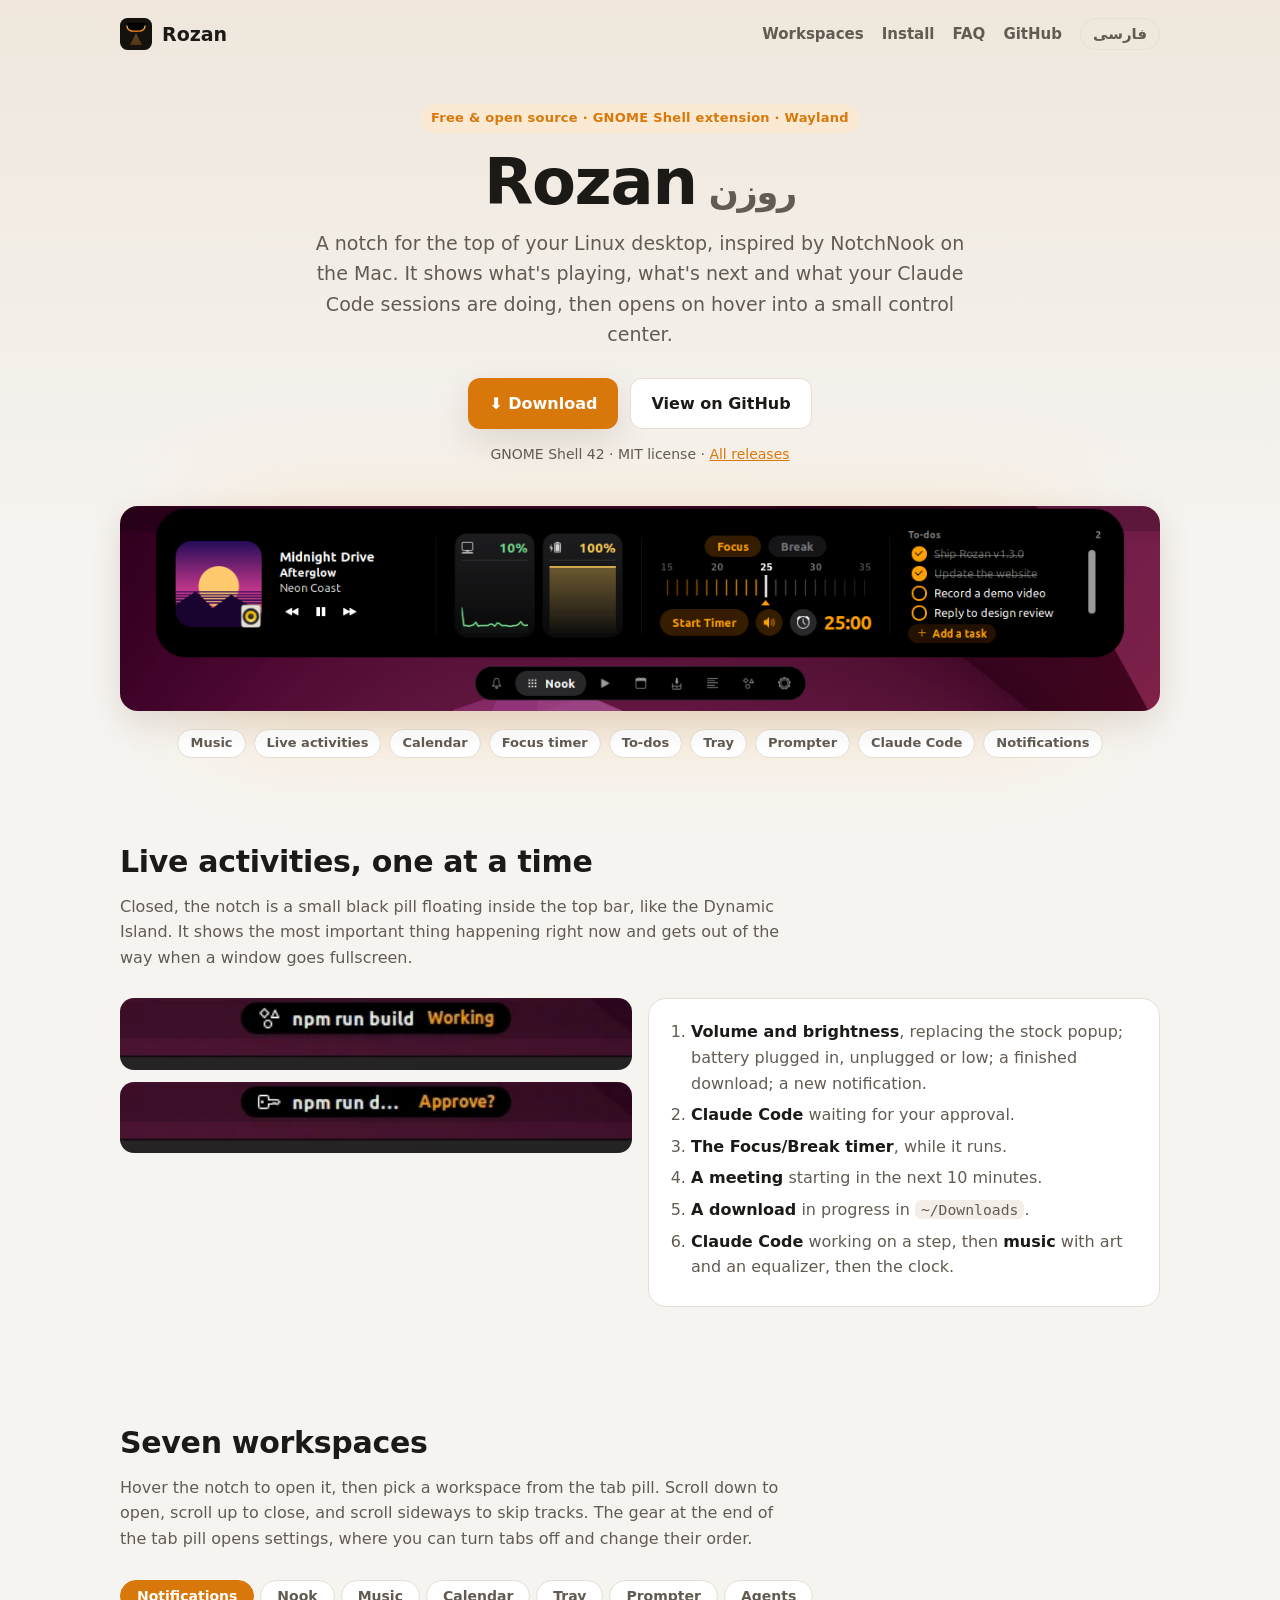
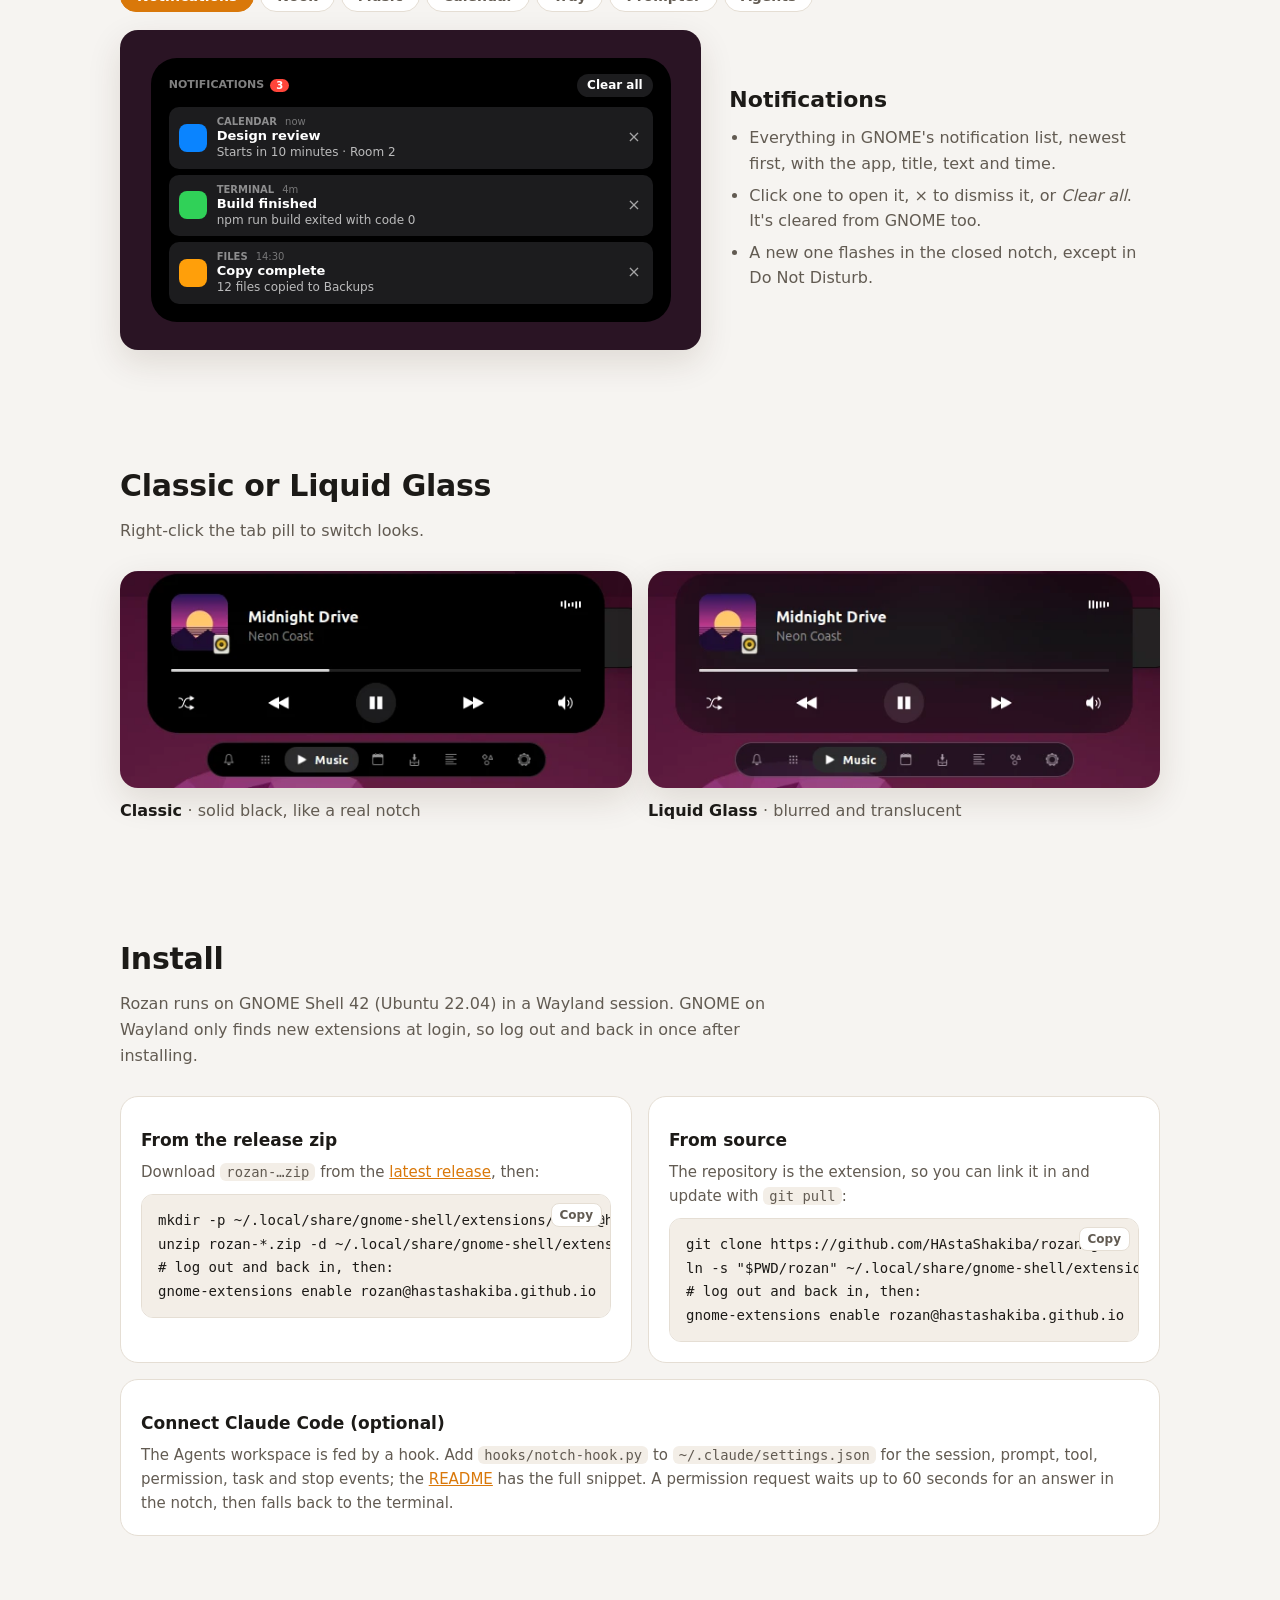
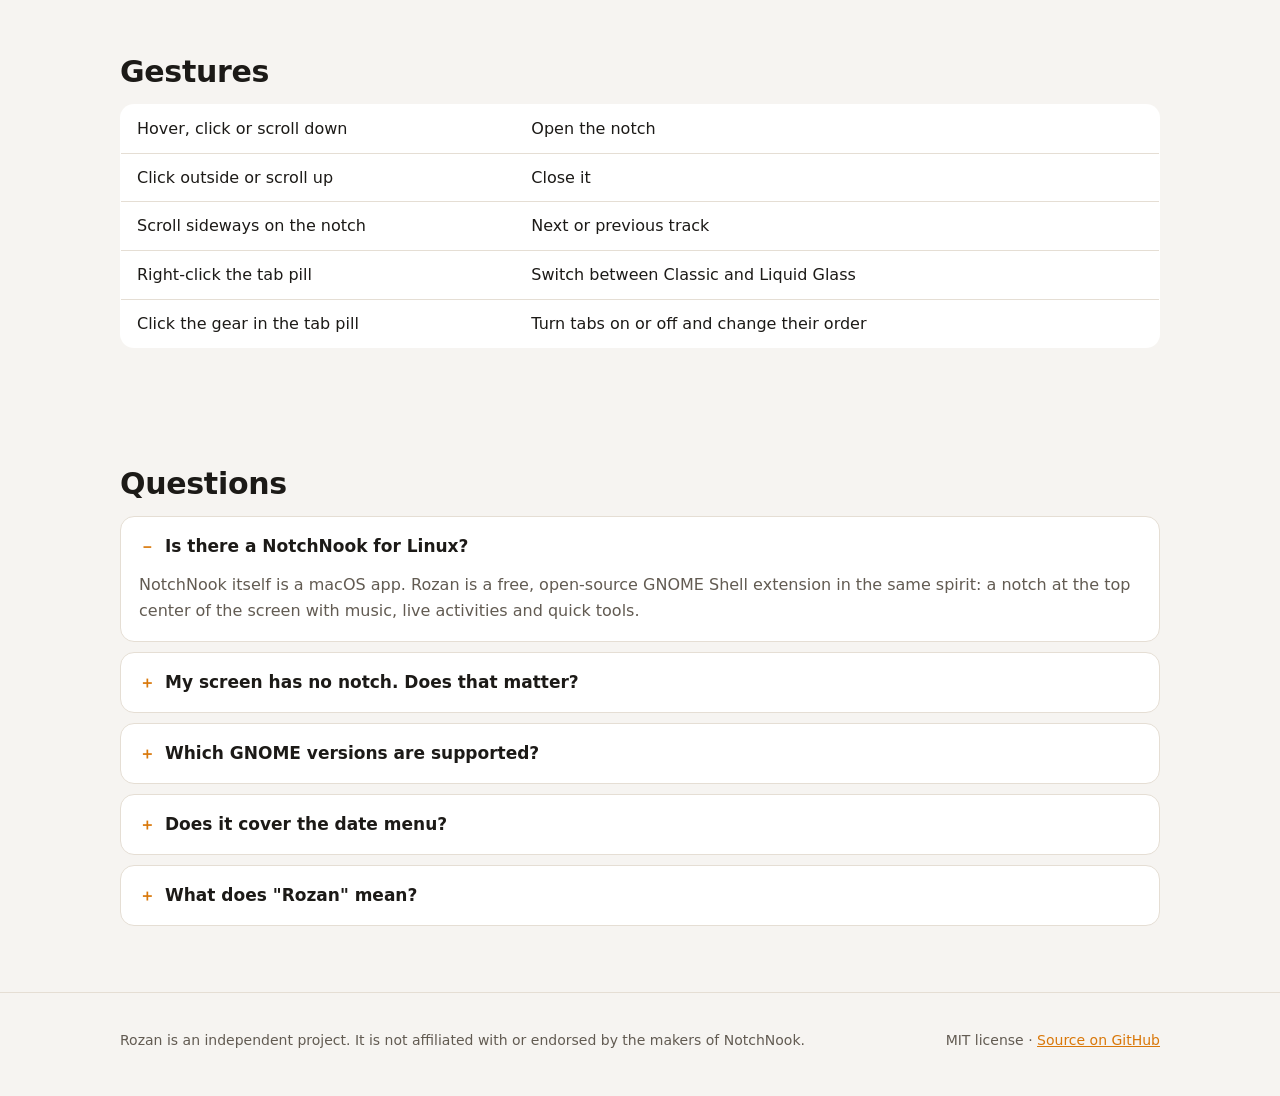
==== commit d7082183: "Update the website for the Dynamic Island look and tab settings Retake every screenshot with the flo" ====
--- a/site/index.html
+++ b/site/index.html
@@ -54,7 +54,7 @@
       <p class="meta"><span id="release-meta">GNOME Shell 42 · MIT license</span>
         · <a href="https://github.com/HAstaShakiba/rozan/releases">All releases</a></p>
       <div class="stage">
-        <img src="screenshot.png" width="1160" height="245" fetchpriority="high"
+        <img src="screenshot.png" width="1160" height="229" fetchpriority="high"
              alt="Rozan open on the Nook page: album art and controls, CPU and battery charts, a Focus timer and a to-do list">
       </div>
       <div class="pills">
@@ -68,7 +68,7 @@
   <section id="activities">
     <div class="wrap">
       <h2>Live activities, one at a time</h2>
-      <p class="section-lead">Closed, the notch is a small black pill over the top bar. It shows the most important
+      <p class="section-lead">Closed, the notch is a small black pill floating inside the top bar, like the Dynamic Island. It shows the most important
         thing happening right now and gets out of the way when a window goes fullscreen.</p>
       <div class="activities">
         <div>
@@ -95,7 +95,8 @@
     <div class="wrap">
       <h2>Seven workspaces</h2>
       <p class="section-lead">Hover the notch to open it, then pick a workspace from the tab pill. Scroll down to open,
-        scroll up to close, and scroll sideways to skip tracks.</p>
+        scroll up to close, and scroll sideways to skip tracks. The gear at the end of the tab pill opens settings,
+        where you can turn tabs off and change their order.</p>
       <div class="tabs" role="tablist">
         <button class="tab" role="tab" aria-selected="true" aria-controls="p-notifications" id="t-notifications">Notifications</button>
         <button class="tab" role="tab" aria-selected="false" aria-controls="p-nook" id="t-nook">Nook</button>
@@ -119,7 +120,7 @@
           <li>A new one flashes in the closed notch, except in Do Not Disturb.</li></ul></div>
       </div>
       <div class="panel wide" role="tabpanel" id="p-nook" aria-labelledby="t-nook" hidden>
-        <div class="shot"><img src="img/nook.webp" width="1160" height="245" loading="lazy" alt="Nook page"></div>
+        <div class="shot"><img src="img/nook.webp" width="1160" height="229" loading="lazy" alt="Nook page"></div>
         <div><h3>Nook</h3><ul>
           <li>Mini player with the app's icon on the art.</li>
           <li>CPU and battery tiles with history charts (memory on desktops).</li>
@@ -127,21 +128,21 @@
           <li>To-dos: click to tick, right-click to delete.</li></ul></div>
       </div>
       <div class="panel" role="tabpanel" id="p-music" aria-labelledby="t-music" hidden>
-        <div class="shot"><img src="img/music.webp" width="560" height="240" loading="lazy" alt="Music page"></div>
+        <div class="shot"><img src="img/music.webp" width="560" height="237" loading="lazy" alt="Music page"></div>
         <div><h3>Music</h3><ul>
           <li>Works with any MPRIS player: Spotify, Firefox, Chromium, VLC and more.</li>
           <li>Art, title and artist, with a progress bar you can drag to seek.</li>
           <li>Previous, play/pause and next, plus sideways scroll to skip.</li></ul></div>
       </div>
       <div class="panel" role="tabpanel" id="p-calendar" aria-labelledby="t-calendar" hidden>
-        <div class="shot"><img src="img/calendar.webp" width="760" height="330" loading="lazy" alt="Calendar page"></div>
+        <div class="shot"><img src="img/calendar.webp" width="760" height="341" loading="lazy" alt="Calendar page"></div>
         <div><h3>Calendar</h3><ul>
           <li>Today's remaining events and tomorrow's, from GNOME's calendar server.</li>
           <li>Includes GNOME Online Accounts and Evolution calendars.</li>
           <li>An event in progress is marked <em>Now</em>.</li></ul></div>
       </div>
       <div class="panel" role="tabpanel" id="p-tray" aria-labelledby="t-tray" hidden>
-        <div class="shot"><img src="img/tray.webp" width="620" height="205" loading="lazy" alt="Tray page"></div>
+        <div class="shot"><img src="img/tray.webp" width="620" height="203" loading="lazy" alt="Tray page"></div>
         <div><h3>Tray</h3><ul>
           <li>A shelf for files you're about to use.</li>
           <li>Copy files in Files and press <em>Paste</em> (GNOME 42 can't accept drops from Wayland apps).</li>
@@ -155,7 +156,7 @@
           <li>Lock it open while you record.</li></ul></div>
       </div>
       <div class="panel" role="tabpanel" id="p-agents" aria-labelledby="t-agents" hidden>
-        <div class="shot"><img src="img/agents-perm.webp" width="690" height="330" loading="lazy" alt="Agents page with a permission request"></div>
+        <div class="shot"><img src="img/agents-perm.webp" width="690" height="251" loading="lazy" alt="Agents page with a permission request"></div>
         <div><h3>Agents</h3><ul>
           <li>Follow every Claude Code session: its prompt, task list and the command running now.</li>
           <li>Allow or deny permission requests from the notch, or jump to the terminal.</li>
@@ -169,9 +170,9 @@
       <h2>Classic or Liquid Glass</h2>
       <p class="section-lead">Right-click the tab pill to switch looks.</p>
       <div class="compare">
-        <figure class="shot"><img src="img/music.webp" width="560" height="240" loading="lazy" alt="Classic black notch on the Music page">
+        <figure class="shot"><img src="img/music.webp" width="560" height="237" loading="lazy" alt="Classic black notch on the Music page">
           <figcaption>Classic <span>· solid black, like a real notch</span></figcaption></figure>
-        <figure class="shot"><img src="img/glass-music.webp" width="560" height="240" loading="lazy" alt="Translucent blurred notch on the Music page">
+        <figure class="shot"><img src="img/glass-music.webp" width="560" height="237" loading="lazy" alt="Translucent blurred notch on the Music page">
           <figcaption>Liquid Glass <span>· blurred and translucent</span></figcaption></figure>
       </div>
     </div>
@@ -218,6 +219,7 @@
         <tr><td>Click outside or scroll up</td><td>Close it</td></tr>
         <tr><td>Scroll sideways on the notch</td><td>Next or previous track</td></tr>
         <tr><td>Right-click the tab pill</td><td>Switch between Classic and Liquid Glass</td></tr>
+        <tr><td>Click the gear in the tab pill</td><td>Turn tabs on or off and change their order</td></tr>
       </table>
     </div>
   </section>
@@ -239,7 +241,7 @@
       </details>
       <details class="faq">
         <summary><h3>Does it cover the date menu?</h3></summary>
-        <p>Yes. The notch sits over the center of the top bar, including the clock and date menu. The collapsed notch shows the time instead.</p>
+        <p>Yes. The notch floats in the center of the top bar, over the clock and date menu. The collapsed notch shows the time instead.</p>
       </details>
       <details class="faq">
         <summary><h3>What does "Rozan" mean?</h3></summary>
